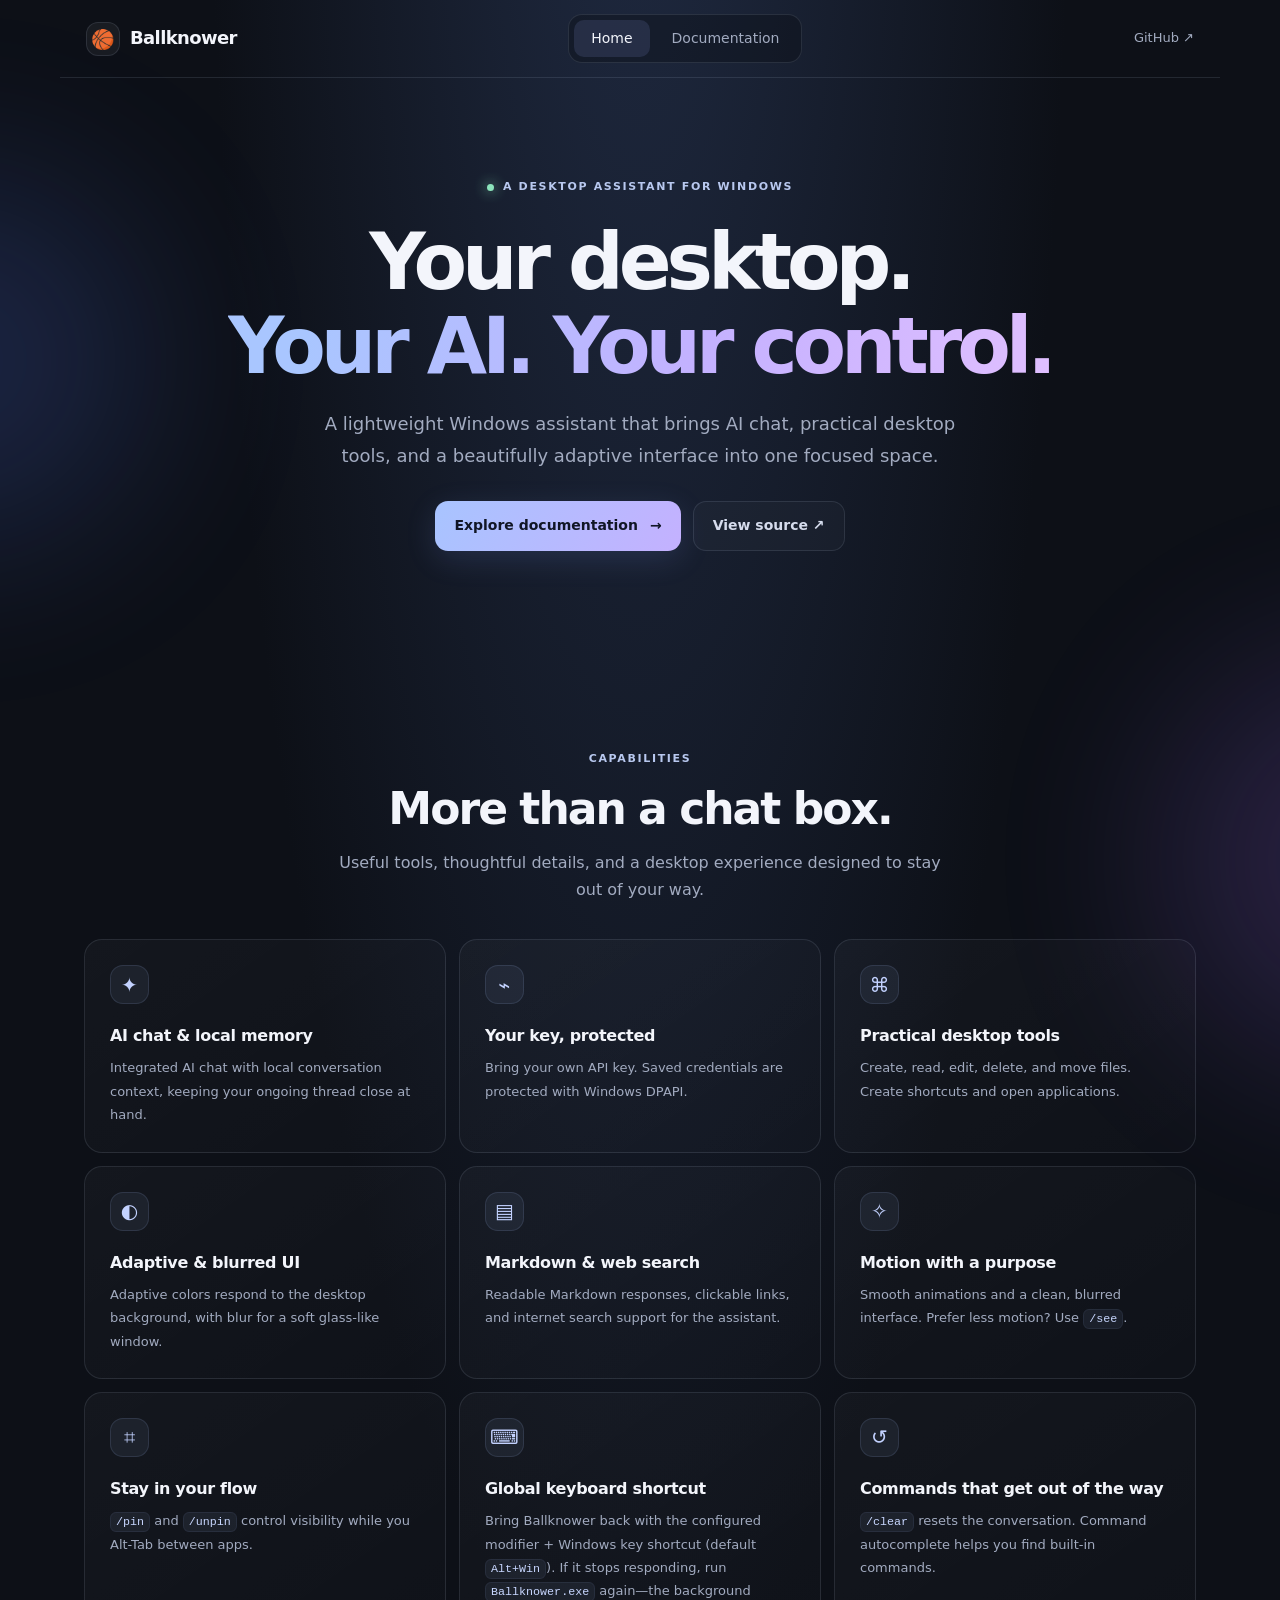
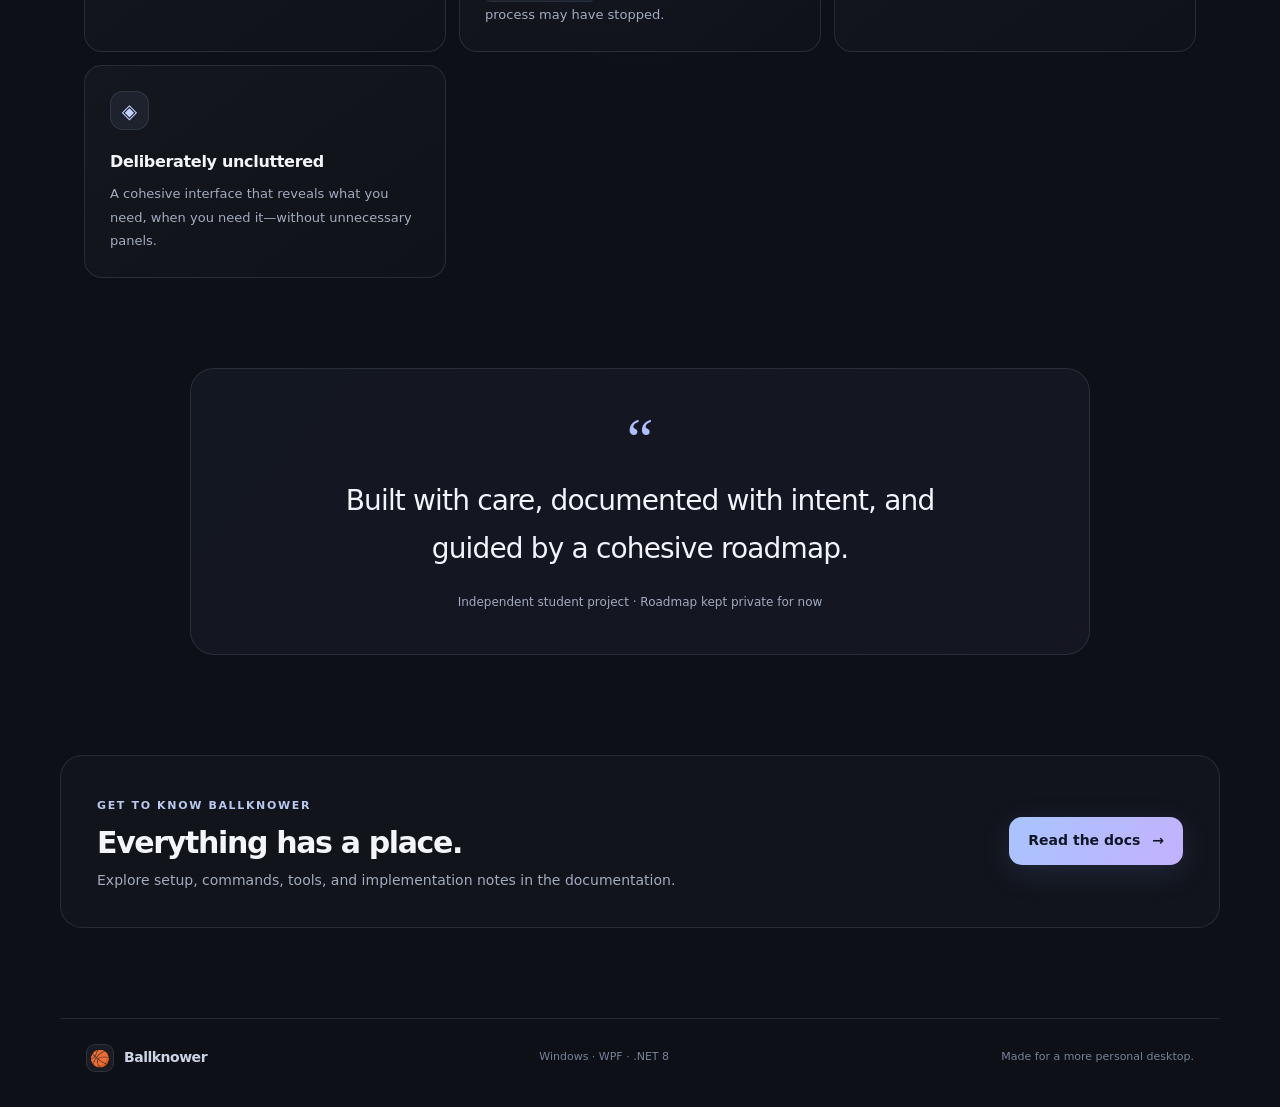
==== Documentation/index.html @ b1a8b87c "Remove misleading homepage chat mockup" ====
<!doctype html>
<html lang="en">
<head>
  <meta charset="utf-8">
  <meta name="viewport" content="width=device-width, initial-scale=1">
  <meta name="theme-color" content="#10131b">
  <meta name="description" content="Ballknower — Your desktop. Your AI. Your control.">
  <title>Ballknower — Your desktop. Your AI. Your control.</title>
  <link rel="stylesheet" href="styles.css">
  <script src="script.js" defer></script>
</head>
<body>
  <div class="ambient ambient-one"></div><div class="ambient ambient-two"></div>
  <header class="site-header">
    <a class="brand" href="index.html" aria-label="Ballknower home"><span class="brand-mark">🏀</span><span>Ballknower</span></a>
    <nav class="nav" aria-label="Main navigation">
      <a class="nav-link active" href="index.html" aria-current="page">Home</a>
      <a class="nav-link" href="documentation.html">Documentation</a>
    </nav>
    <a class="github-link" href="https://github.com/Notagai/ballknower-agent-wpf" target="_blank" rel="noreferrer">GitHub <span aria-hidden="true">↗</span></a>
  </header>

  <main>
    <section class="hero">
      <div class="eyebrow"><span class="status-dot"></span> A desktop assistant for Windows</div>
      <h1>Your desktop.<br><span class="gradient-text">Your AI. Your control.</span></h1>
      <p class="hero-copy">A lightweight Windows assistant that brings AI chat, practical desktop tools, and a beautifully adaptive interface into one focused space.</p>
      <div class="hero-actions">
        <a class="button button-primary" href="documentation.html">Explore documentation <span>→</span></a>
        <a class="button button-quiet" href="https://github.com/Notagai/ballknower-agent-wpf" target="_blank" rel="noreferrer">View source ↗</a>
      </div>
      <div class="hero-orbit" aria-hidden="true"><span></span><span></span><span></span></div>
    </section>

    <section class="section" id="features">
      <div class="section-heading"><div class="eyebrow">CAPABILITIES</div><h2>More than a chat box.</h2><p>Useful tools, thoughtful details, and a desktop experience designed to stay out of your way.</p></div>
      <div class="feature-grid">
        <article class="feature-card"><span class="feature-icon">✦</span><h3>AI chat & local memory</h3><p>Integrated AI chat with local conversation context, keeping your ongoing thread close at hand.</p></article>
        <article class="feature-card"><span class="feature-icon">⌁</span><h3>Your key, protected</h3><p>Bring your own API key. Saved credentials are protected with Windows DPAPI.</p></article>
        <article class="feature-card"><span class="feature-icon">⌘</span><h3>Practical desktop tools</h3><p>Create, read, edit, delete, and move files. Create shortcuts and open applications.</p></article>
        <article class="feature-card"><span class="feature-icon">◐</span><h3>Adaptive & blurred UI</h3><p>Adaptive colors respond to the desktop background, with blur for a soft glass-like window.</p></article>
        <article class="feature-card"><span class="feature-icon">▤</span><h3>Markdown & web search</h3><p>Readable Markdown responses, clickable links, and internet search support for the assistant.</p></article>
        <article class="feature-card"><span class="feature-icon">✧</span><h3>Motion with a purpose</h3><p>Smooth animations and a clean, blurred interface. Prefer less motion? Use <code>/see</code>.</p></article>
        <article class="feature-card"><span class="feature-icon">⌗</span><h3>Stay in your flow</h3><p><code>/pin</code> and <code>/unpin</code> control visibility while you Alt-Tab between apps.</p></article>
        <article class="feature-card"><span class="feature-icon">⌨</span><h3>Global keyboard shortcut</h3><p>Bring Ballknower back with the configured modifier + Windows key shortcut (default <code>Alt+Win</code>). If it stops responding, run <code>Ballknower.exe</code> again—the background process may have stopped.</p></article>
        <article class="feature-card"><span class="feature-icon">↺</span><h3>Commands that get out of the way</h3><p><code>/clear</code> resets the conversation. Command autocomplete helps you find built-in commands.</p></article>
        <article class="feature-card"><span class="feature-icon">◈</span><h3>Deliberately uncluttered</h3><p>A cohesive interface that reveals what you need, when you need it—without unnecessary panels.</p></article>
      </div>
    </section>

    <section class="quote-panel"><div class="quote-mark">“</div><p>Built with care, documented with intent, and guided by a cohesive roadmap.</p><span>Independent student project · Roadmap kept private for now</span></section>
    <section class="bottom-cta"><div><div class="eyebrow">GET TO KNOW BALLKNOWER</div><h2>Everything has a place.</h2><p>Explore setup, commands, tools, and implementation notes in the documentation.</p></div><a class="button button-primary" href="documentation.html">Read the docs <span>→</span></a></section>
  </main>
  <footer class="site-footer"><a class="brand" href="index.html"><span class="brand-mark">🏀</span><span>Ballknower</span></a><span>Windows · WPF · .NET 8</span><span>Made for a more personal desktop.</span></footer>
</body>
</html>
---- Documentation/styles.css ----
:root{color-scheme:dark;--bg:#0d1017;--panel:rgba(24,29,41,.72);--panel-strong:rgba(28,34,48,.9);--line:rgba(196,208,239,.12);--text:#f3f5fb;--muted:#a2abc0;--blue:#9bbcff;--blue-strong:#6f9dff;--purple:#c2a4ff;--radius:22px;--max:1160px}*{box-sizing:border-box}html{scroll-behavior:smooth;scroll-padding-top:100px}body{margin:0;background:radial-gradient(ellipse at 50% -15%,#202b43 0,transparent 48%),var(--bg);color:var(--text);font:16px/1.7 Inter,ui-sans-serif,system-ui,-apple-system,"Segoe UI",sans-serif;min-height:100vh;overflow-x:hidden}a{color:inherit;text-decoration:none}.ambient{position:fixed;pointer-events:none;filter:blur(90px);opacity:.18;z-index:-1;border-radius:50%}.ambient-one{width:380px;height:380px;background:#597fff;top:170px;left:-230px}.ambient-two{width:420px;height:420px;background:#9d69f4;top:650px;right:-300px}.site-header{height:78px;max-width:var(--max);padding:0 26px;margin:auto;display:flex;align-items:center;justify-content:space-between;gap:24px;border-bottom:1px solid var(--line)}.brand{display:inline-flex;align-items:center;gap:10px;font-weight:750;letter-spacing:-.035em;font-size:18px;white-space:nowrap}.brand-mark{display:grid;place-items:center;width:34px;height:34px;border:1px solid var(--line);border-radius:12px;background:rgba(255,255,255,.05);font-size:19px}.nav{display:flex;gap:5px;padding:5px;border:1px solid var(--line);border-radius:14px;background:rgba(9,12,19,.35)}.nav-link{padding:7px 17px;border-radius:10px;color:var(--muted);font-size:14px;transition:background .2s,color .2s}.nav-link:hover,.nav-link.active{color:var(--text);background:rgba(151,177,255,.13)}.github-link{font-size:13px;color:var(--muted)}.github-link:hover{color:var(--text)}.hero{max-width:var(--max);margin:auto;padding:94px 24px 70px;text-align:center}.eyebrow{display:inline-flex;align-items:center;gap:9px;font-size:11px;letter-spacing:.15em;font-weight:750;color:#b8c8ef;text-transform:uppercase}.status-dot{width:7px;height:7px;border-radius:50%;background:#8ce4bc;box-shadow:0 0 13px #8ce4bc}.hero h1{font-size:clamp(44px,7vw,78px);line-height:1.07;letter-spacing:-.065em;margin:22px 0 20px;font-weight:760}.gradient-text{background:linear-gradient(100deg,#a9c6ff 10%,#c4b1ff 58%,#e0bfff);-webkit-background-clip:text;background-clip:text;color:transparent}.hero-copy{max-width:650px;margin:0 auto;color:var(--muted);font-size:18px;line-height:1.75}.hero-actions{display:flex;justify-content:center;gap:12px;flex-wrap:wrap;margin:30px 0 52px}.button{display:inline-flex;align-items:center;justify-content:center;gap:12px;padding:12px 19px;border-radius:13px;font-size:14px;font-weight:650;transition:transform .2s,background .2s,border-color .2s}.button:hover{transform:translateY(-2px)}.button-primary{background:linear-gradient(120deg,#a8c4ff,#c4b1ff);color:#111626;box-shadow:0 8px 30px #829fff25}.button-quiet{border:1px solid var(--line);background:#ffffff06;color:#d6dced}.app-preview{position:relative;max-width:760px;margin:auto;text-align:left;border:1px solid #c1d0ff28;border-radius:22px;background:linear-gradient(145deg,rgba(35,42,58,.83),rgba(15,19,29,.84));box-shadow:0 30px 100px #0007,inset 0 1px #ffffff12;overflow:hidden;backdrop-filter:blur(24px)}.preview-top{height:48px;display:flex;align-items:center;justify-content:space-between;padding:0 18px;border-bottom:1px solid var(--line);font-size:10px;letter-spacing:.12em;color:#9da9c2}.window-dots{display:flex;gap:5px}.window-dots i{width:7px;height:7px;border-radius:50%;background:#65718a}.preview-status{color:#9ce1bd;letter-spacing:0}.preview-body{display:flex;align-items:flex-start;gap:13px;padding:36px 9% 30px;min-height:160px}.assistant-avatar{width:38px;height:38px;flex:0 0 38px;border-radius:14px;background:#ffffff0c;border:1px solid var(--line);display:grid;place-items:center;font-size:20px}.chat-card{border:1px solid var(--line);border-radius:15px;padding:14px 18px;background:#ffffff07;max-width:470px}.chat-kicker{font-size:9px;letter-spacing:.13em;color:#aebfe8;font-weight:700}.chat-card p{margin:5px 0 13px;font-size:15px}.mini-chips{display:flex;gap:7px;flex-wrap:wrap}.mini-chips span{font-size:10px;padding:4px 9px;border:1px solid var(--line);border-radius:20px;color:#b9c3d9}.preview-input{margin:0 9% 28px;border:1px solid #aabfff40;background:#101521aa;border-radius:14px;padding:10px 11px 10px 17px;color:#77839b;display:flex;justify-content:space-between;align-items:center;font-size:12px}.send-button{display:grid;place-items:center;width:28px;height:28px;border-radius:9px;background:#a8c4ff;color:#111626;font-size:18px}.preview-glow{position:absolute;width:260px;height:150px;background:#839fff17;filter:blur(50px);right:-40px;top:40px;pointer-events:none}.preview-caption{font-size:12px;color:#727e96;margin:15px 0 0}.section{max-width:var(--max);padding:70px 24px 90px;margin:auto}.section-heading{text-align:center;max-width:620px;margin:0 auto 36px}.section-heading h2,.bottom-cta h2{font-size:clamp(30px,4vw,44px);line-height:1.2;letter-spacing:-.045em;margin:13px 0}.section-heading p,.bottom-cta p{color:var(--muted);margin:0}.feature-grid{display:grid;grid-template-columns:repeat(3,minmax(0,1fr));gap:13px}.feature-card{padding:25px;border:1px solid var(--line);border-radius:18px;background:linear-gradient(145deg,#ffffff08,#ffffff03);transition:transform .2s,border-color .2s,background .2s}.feature-card:hover{transform:translateY(-3px);border-color:#b5c8ff38;background:#ffffff0a}.feature-icon{display:grid;place-items:center;width:39px;height:39px;border-radius:13px;background:#a9c3ff12;border:1px solid #a9c3ff20;color:#c3d2ff;font-size:20px}.feature-card h3{font-size:16px;margin:18px 0 7px;letter-spacing:-.02em}.feature-card p{font-size:13px;line-height:1.8;color:var(--muted);margin:0}.feature-card code,.docs-content code{font: .9em ui-monospace,SFMono-Regular,Consolas,monospace;color:#c8d7ff;background:#a7bdff12;border:1px solid #a7bdff14;padding:2px 5px;border-radius:6px}.quote-panel{max-width:900px;margin:0 auto 100px;padding:40px;text-align:center;border:1px solid var(--line);border-radius:24px;background:linear-gradient(130deg,#a5beff0b,#c6a5ff0b)}.quote-mark{font:60px Georgia;color:#aebfff;line-height:1}.quote-panel p{font-size:clamp(20px,3vw,28px);letter-spacing:-.03em;margin:8px auto 14px;max-width:660px}.quote-panel span{font-size:12px;color:var(--muted)}.bottom-cta{max-width:var(--max);margin:0 auto 90px;padding:34px 36px;display:flex;align-items:center;justify-content:space-between;gap:28px;border:1px solid var(--line);border-radius:22px;background:#ffffff05}.bottom-cta h2{font-size:30px;margin:8px 0}.bottom-cta p{font-size:14px;max-width:590px}.site-footer{max-width:var(--max);margin:auto;padding:25px 26px 35px;border-top:1px solid var(--line);display:flex;align-items:center;justify-content:space-between;gap:18px;color:#77829a;font-size:11px}.site-footer .brand{font-size:14px;color:#cbd3e4}.site-footer .brand-mark{width:28px;height:28px;font-size:16px;border-radius:9px}.docs-layout{max-width:var(--max);margin:0 auto;padding:58px 26px 90px;display:grid;grid-template-columns:205px minmax(0,760px);gap:70px;justify-content:center}.docs-sidebar{position:sticky;top:28px;align-self:start;padding:18px 0;display:flex;flex-direction:column;gap:5px}.sidebar-title{font-size:10px;letter-spacing:.14em;color:#7f8ba4;font-weight:750;margin:0 0 12px}.docs-sidebar>a{padding:7px 11px;border-left:1px solid var(--line);color:#929db3;font-size:13px}.docs-sidebar>a:hover{color:#e4eaff;border-left-color:#a8c4ff}.sidebar-note{margin-top:25px;padding:13px;border:1px solid var(--line);border-radius:13px;color:#aab5ca;font-size:11px;line-height:1.8}.sidebar-note small{color:#77839a}.docs-content{min-width:0}.docs-content h1{font-size:clamp(42px,6vw,60px);line-height:1.1;letter-spacing:-.06em;margin:15px 0}.title-period{color:#a8c4ff}.docs-lead{font-size:17px;color:var(--muted);max-width:650px;margin:0 0 27px}.callout{padding:17px 19px;border:1px solid #a9c4ff2c;border-radius:15px;background:#9ab7ff0a;margin:25px 0 43px}.callout strong{font-size:13px;color:#d5e0ff}.callout p{margin:5px 0 0;font-size:13px;color:var(--muted)}.doc-section{padding:0 0 36px;margin:0 0 35px;border-bottom:1px solid var(--line);scroll-margin-top:25px}.doc-section h2{font-size:25px;letter-spacing:-.035em;margin:0 0 15px}.doc-section h3{font-size:16px;margin:25px 0 8px}.doc-section p,.doc-section li{color:#aeb7c9;font-size:14px;line-height:1.9}.doc-section ul,.doc-section ol{padding-left:23px}.doc-section li{padding-left:4px;margin:5px 0}.tag-row{display:flex;gap:8px;flex-wrap:wrap;margin-top:18px}.tag{font-size:11px;color:#bdcaff;border:1px solid #a8c4ff24;background:#a8c4ff0b;padding:4px 10px;border-radius:20px}.table-wrap{overflow-x:auto;border:1px solid var(--line);border-radius:14px;margin:17px 0}.docs-content table{width:100%;border-collapse:collapse;font-size:13px}.docs-content th,.docs-content td{text-align:left;padding:12px 15px;border-bottom:1px solid var(--line);vertical-align:top}.docs-content th{background:#ffffff06;color:#dce4f7;font-weight:650}.docs-content td{color:#aeb7c9}.docs-content tr:last-child td{border-bottom:0}.tool-card{border:1px solid var(--line);border-radius:15px;padding:18px 19px;margin:13px 0;background:#ffffff04}.tool-card h3{margin:0 0 8px}.tool-card p{margin:0 0 12px}.tool-card dl{display:grid;grid-template-columns:100px 1fr;gap:6px 12px;margin:0;font-size:12px}.tool-card dt{color:#7f8ba4}.tool-card dd{margin:0;color:#b9c2d5}.muted{color:#7f8ba4!important}.docs-end{text-align:center;padding:18px 0 0}.docs-end>span{font-size:27px}.docs-end p{color:var(--muted);font-size:13px}.docs-end a{color:#b8cbff;font-size:13px}.docs-end a:hover{text-decoration:underline}@media(max-width:800px){.feature-grid{grid-template-columns:repeat(2,minmax(0,1fr))}.docs-layout{grid-template-columns:1fr;gap:25px;padding-top:35px}.docs-sidebar{position:static;display:flex;flex-direction:row;overflow-x:auto;padding:0 0 12px;gap:5px}.sidebar-title,.sidebar-note{display:none}.docs-sidebar>a{white-space:nowrap;border:1px solid var(--line);border-radius:9px;padding:6px 10px}.docs-sidebar>a:hover{border-color:#a8c4ff}.bottom-cta{margin-left:20px;margin-right:20px}}@media(max-width:540px){.site-header{height:70px;padding:0 15px;gap:10px}.brand{font-size:15px;gap:7px}.brand-mark{width:30px;height:30px}.nav{gap:0}.nav-link{font-size:12px;padding:7px 10px}.github-link{font-size:0}.github-link span{font-size:16px}.hero{padding:68px 18px 48px}.hero-copy{font-size:15px}.hero-actions{margin-bottom:38px}.preview-body{padding:25px 18px;min-height:140px}.preview-input{margin-left:18px;margin-right:18px}.section{padding:55px 18px 65px}.feature-grid{grid-template-columns:1fr}.feature-card{padding:21px}.quote-panel{margin:0 18px 65px;padding:28px 20px}.bottom-cta{padding:25px;align-items:flex-start;flex-direction:column;margin-bottom:65px}.site-footer{padding:22px 18px;flex-wrap:wrap}.site-footer>span:last-child{width:100%}.docs-layout{padding:30px 17px 60px}.docs-content h1{font-size:43px}.tool-card dl{grid-template-columns:1fr;gap:2px}.tool-card dd{margin-bottom:8px}.docs-content th,.docs-content td{padding:10px;font-size:12px}}@media(prefers-reduced-motion:reduce){*,*::before,*::after{scroll-behavior:auto!important;transition:none!important;animation:none!important}}
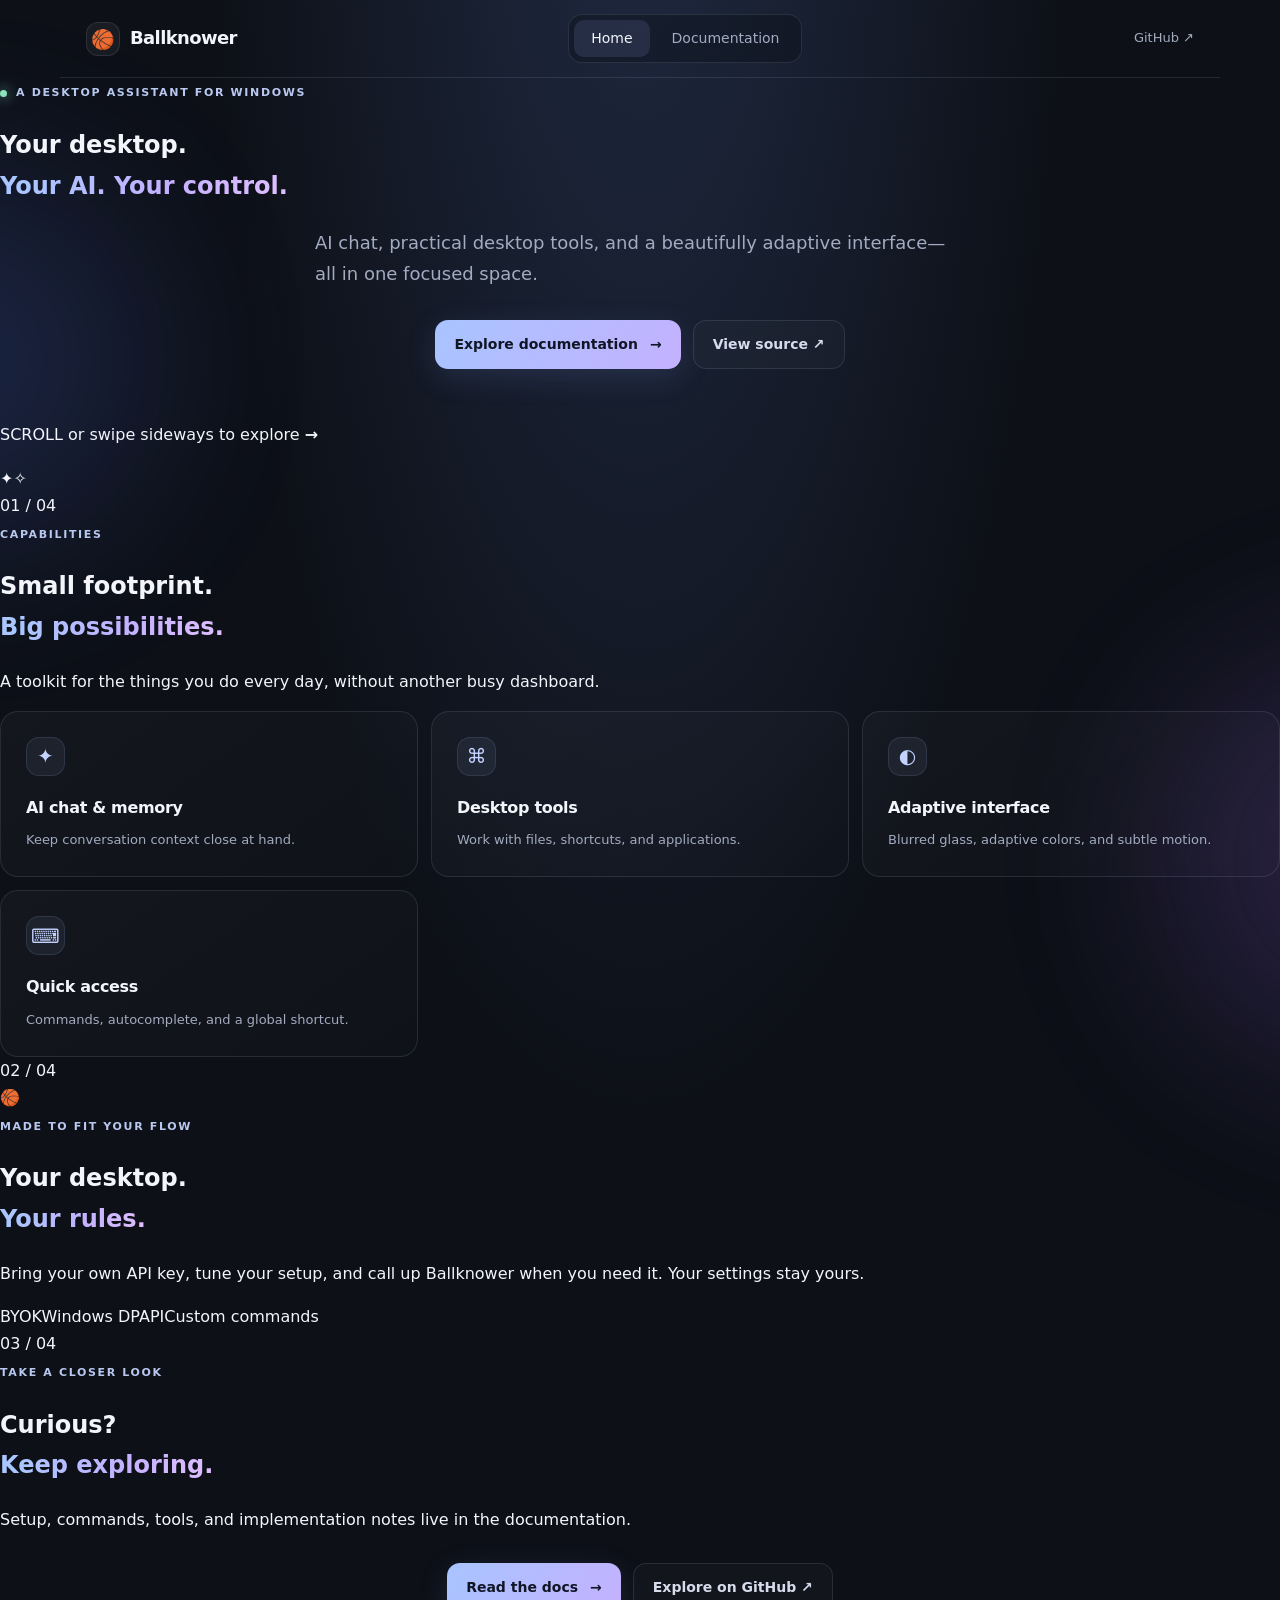
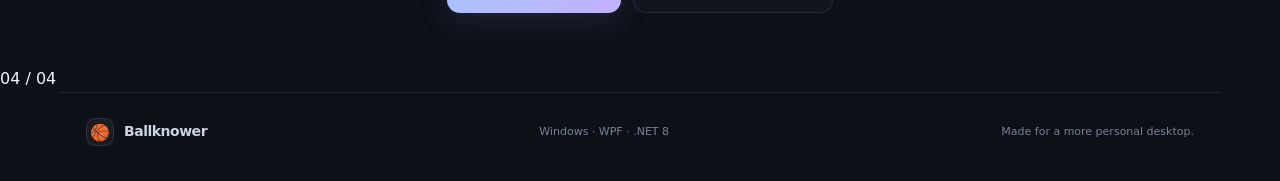
==== commit 2ab3533e: "Redesign homepage with horizontal 3D motion layout" ====
--- a/Documentation/index.html
+++ b/Documentation/index.html
@@ -1,56 +1,48 @@
 <!doctype html>
 <html lang="en">
 <head>
-  <meta charset="utf-8">
-  <meta name="viewport" content="width=device-width, initial-scale=1">
-  <meta name="theme-color" content="#10131b">
+  <meta charset="utf-8"><meta name="viewport" content="width=device-width, initial-scale=1">
+  <meta name="theme-color" content="#0d1017">
   <meta name="description" content="Ballknower — Your desktop. Your AI. Your control.">
   <title>Ballknower — Your desktop. Your AI. Your control.</title>
-  <link rel="stylesheet" href="styles.css">
-  <script src="script.js" defer></script>
+  <link rel="stylesheet" href="styles.css"><script src="script.js" defer></script>
 </head>
-<body>
+<body class="home-page">
   <div class="ambient ambient-one"></div><div class="ambient ambient-two"></div>
   <header class="site-header">
     <a class="brand" href="index.html" aria-label="Ballknower home"><span class="brand-mark">🏀</span><span>Ballknower</span></a>
-    <nav class="nav" aria-label="Main navigation">
-      <a class="nav-link active" href="index.html" aria-current="page">Home</a>
-      <a class="nav-link" href="documentation.html">Documentation</a>
-    </nav>
+    <nav class="nav" aria-label="Main navigation"><a class="nav-link active" href="index.html" aria-current="page">Home</a><a class="nav-link" href="documentation.html">Documentation</a></nav>
     <a class="github-link" href="https://github.com/Notagai/ballknower-agent-wpf" target="_blank" rel="noreferrer">GitHub <span aria-hidden="true">↗</span></a>
   </header>
-
-  <main>
-    <section class="hero">
-      <div class="eyebrow"><span class="status-dot"></span> A desktop assistant for Windows</div>
-      <h1>Your desktop.<br><span class="gradient-text">Your AI. Your control.</span></h1>
-      <p class="hero-copy">A lightweight Windows assistant that brings AI chat, practical desktop tools, and a beautifully adaptive interface into one focused space.</p>
-      <div class="hero-actions">
-        <a class="button button-primary" href="documentation.html">Explore documentation <span>→</span></a>
-        <a class="button button-quiet" href="https://github.com/Notagai/ballknower-agent-wpf" target="_blank" rel="noreferrer">View source ↗</a>
+  <main class="side-world" aria-label="Ballknower overview">
+    <section class="world-panel world-hero" id="home">
+      <div class="panel-copy"><div class="eyebrow"><span class="status-dot"></span> A desktop assistant for Windows</div>
+        <h1>Your desktop.<br><span class="gradient-text">Your AI. Your control.</span></h1>
+        <p class="hero-copy">AI chat, practical desktop tools, and a beautifully adaptive interface—all in one focused space.</p>
+        <div class="hero-actions"><a class="button button-primary" href="documentation.html">Explore documentation <span>→</span></a><a class="button button-quiet" href="https://github.com/Notagai/ballknower-agent-wpf" target="_blank" rel="noreferrer">View source ↗</a></div>
+        <p class="side-hint"><span>SCROLL</span> or swipe sideways to explore <b>→</b></p>
       </div>
-      <div class="hero-orbit" aria-hidden="true"><span></span><span></span><span></span></div>
+      <div class="ball-stage" aria-hidden="true"><div class="ball-shadow"></div><div class="basketball"><div class="ball-seam seam-one"></div><div class="ball-seam seam-two"></div><div class="ball-seam seam-three"></div></div><div class="ball-orbit orbit-one"></div><div class="ball-orbit orbit-two"></div><span class="spark spark-one">✦</span><span class="spark spark-two">✧</span></div>
+      <span class="panel-number">01 / 04</span>
     </section>
-
-    <section class="section" id="features">
-      <div class="section-heading"><div class="eyebrow">CAPABILITIES</div><h2>More than a chat box.</h2><p>Useful tools, thoughtful details, and a desktop experience designed to stay out of your way.</p></div>
+    <section class="world-panel world-features" id="capabilities">
+      <div class="panel-copy"><div class="eyebrow">CAPABILITIES</div><h2>Small footprint.<br><span class="gradient-text">Big possibilities.</span></h2><p class="panel-intro">A toolkit for the things you do every day, without another busy dashboard.</p></div>
       <div class="feature-grid">
-        <article class="feature-card"><span class="feature-icon">✦</span><h3>AI chat & local memory</h3><p>Integrated AI chat with local conversation context, keeping your ongoing thread close at hand.</p></article>
-        <article class="feature-card"><span class="feature-icon">⌁</span><h3>Your key, protected</h3><p>Bring your own API key. Saved credentials are protected with Windows DPAPI.</p></article>
-        <article class="feature-card"><span class="feature-icon">⌘</span><h3>Practical desktop tools</h3><p>Create, read, edit, delete, and move files. Create shortcuts and open applications.</p></article>
-        <article class="feature-card"><span class="feature-icon">◐</span><h3>Adaptive & blurred UI</h3><p>Adaptive colors respond to the desktop background, with blur for a soft glass-like window.</p></article>
-        <article class="feature-card"><span class="feature-icon">▤</span><h3>Markdown & web search</h3><p>Readable Markdown responses, clickable links, and internet search support for the assistant.</p></article>
-        <article class="feature-card"><span class="feature-icon">✧</span><h3>Motion with a purpose</h3><p>Smooth animations and a clean, blurred interface. Prefer less motion? Use <code>/see</code>.</p></article>
-        <article class="feature-card"><span class="feature-icon">⌗</span><h3>Stay in your flow</h3><p><code>/pin</code> and <code>/unpin</code> control visibility while you Alt-Tab between apps.</p></article>
-        <article class="feature-card"><span class="feature-icon">⌨</span><h3>Global keyboard shortcut</h3><p>Bring Ballknower back with the configured modifier + Windows key shortcut (default <code>Alt+Win</code>). If it stops responding, run <code>Ballknower.exe</code> again—the background process may have stopped.</p></article>
-        <article class="feature-card"><span class="feature-icon">↺</span><h3>Commands that get out of the way</h3><p><code>/clear</code> resets the conversation. Command autocomplete helps you find built-in commands.</p></article>
-        <article class="feature-card"><span class="feature-icon">◈</span><h3>Deliberately uncluttered</h3><p>A cohesive interface that reveals what you need, when you need it—without unnecessary panels.</p></article>
-      </div>
+        <article class="feature-card"><span class="feature-icon">✦</span><h3>AI chat & memory</h3><p>Keep conversation context close at hand.</p></article>
+        <article class="feature-card"><span class="feature-icon">⌘</span><h3>Desktop tools</h3><p>Work with files, shortcuts, and applications.</p></article>
+        <article class="feature-card"><span class="feature-icon">◐</span><h3>Adaptive interface</h3><p>Blurred glass, adaptive colors, and subtle motion.</p></article>
+        <article class="feature-card"><span class="feature-icon">⌨</span><h3>Quick access</h3><p>Commands, autocomplete, and a global shortcut.</p></article>
+      </div><span class="panel-number">02 / 04</span>
     </section>
-
-    <section class="quote-panel"><div class="quote-mark">“</div><p>Built with care, documented with intent, and guided by a cohesive roadmap.</p><span>Independent student project · Roadmap kept private for now</span></section>
-    <section class="bottom-cta"><div><div class="eyebrow">GET TO KNOW BALLKNOWER</div><h2>Everything has a place.</h2><p>Explore setup, commands, tools, and implementation notes in the documentation.</p></div><a class="button button-primary" href="documentation.html">Read the docs <span>→</span></a></section>
+    <section class="world-panel world-control" id="control">
+      <div class="control-orb" aria-hidden="true"><div class="orb-core">🏀</div><i></i><i></i><i></i></div>
+      <div class="panel-copy"><div class="eyebrow">MADE TO FIT YOUR FLOW</div><h2>Your desktop.<br><span class="gradient-text">Your rules.</span></h2><p class="panel-intro">Bring your own API key, tune your setup, and call up Ballknower when you need it. Your settings stay yours.</p><div class="mini-tags"><span>BYOK</span><span>Windows DPAPI</span><span>Custom commands</span></div></div>
+      <span class="panel-number">03 / 04</span>
+    </section>
+    <section class="world-panel world-finish" id="explore">
+      <div class="finish-card"><div class="eyebrow">TAKE A CLOSER LOOK</div><h2>Curious?<br><span class="gradient-text">Keep exploring.</span></h2><p>Setup, commands, tools, and implementation notes live in the documentation.</p><div class="hero-actions"><a class="button button-primary" href="documentation.html">Read the docs <span>→</span></a><a class="button button-quiet" href="https://github.com/Notagai/ballknower-agent-wpf" target="_blank" rel="noreferrer">Explore on GitHub ↗</a></div></div>
+      <span class="panel-number">04 / 04</span>
+    </section>
   </main>
   <footer class="site-footer"><a class="brand" href="index.html"><span class="brand-mark">🏀</span><span>Ballknower</span></a><span>Windows · WPF · .NET 8</span><span>Made for a more personal desktop.</span></footer>
-</body>
-</html>+</body></html>
--- a/Documentation/styles.css
+++ b/Documentation/styles.css
@@ -1 +1,4 @@
-:root{color-scheme:dark;--bg:#0d1017;--panel:rgba(24,29,41,.72);--panel-strong:rgba(28,34,48,.9);--line:rgba(196,208,239,.12);--text:#f3f5fb;--muted:#a2abc0;--blue:#9bbcff;--blue-strong:#6f9dff;--purple:#c2a4ff;--radius:22px;--max:1160px}*{box-sizing:border-box}html{scroll-behavior:smooth;scroll-padding-top:100px}body{margin:0;background:radial-gradient(ellipse at 50% -15%,#202b43 0,transparent 48%),var(--bg);color:var(--text);font:16px/1.7 Inter,ui-sans-serif,system-ui,-apple-system,"Segoe UI",sans-serif;min-height:100vh;overflow-x:hidden}a{color:inherit;text-decoration:none}.ambient{position:fixed;pointer-events:none;filter:blur(90px);opacity:.18;z-index:-1;border-radius:50%}.ambient-one{width:380px;height:380px;background:#597fff;top:170px;left:-230px}.ambient-two{width:420px;height:420px;background:#9d69f4;top:650px;right:-300px}.site-header{height:78px;max-width:var(--max);padding:0 26px;margin:auto;display:flex;align-items:center;justify-content:space-between;gap:24px;border-bottom:1px solid var(--line)}.brand{display:inline-flex;align-items:center;gap:10px;font-weight:750;letter-spacing:-.035em;font-size:18px;white-space:nowrap}.brand-mark{display:grid;place-items:center;width:34px;height:34px;border:1px solid var(--line);border-radius:12px;background:rgba(255,255,255,.05);font-size:19px}.nav{display:flex;gap:5px;padding:5px;border:1px solid var(--line);border-radius:14px;background:rgba(9,12,19,.35)}.nav-link{padding:7px 17px;border-radius:10px;color:var(--muted);font-size:14px;transition:background .2s,color .2s}.nav-link:hover,.nav-link.active{color:var(--text);background:rgba(151,177,255,.13)}.github-link{font-size:13px;color:var(--muted)}.github-link:hover{color:var(--text)}.hero{max-width:var(--max);margin:auto;padding:94px 24px 70px;text-align:center}.eyebrow{display:inline-flex;align-items:center;gap:9px;font-size:11px;letter-spacing:.15em;font-weight:750;color:#b8c8ef;text-transform:uppercase}.status-dot{width:7px;height:7px;border-radius:50%;background:#8ce4bc;box-shadow:0 0 13px #8ce4bc}.hero h1{font-size:clamp(44px,7vw,78px);line-height:1.07;letter-spacing:-.065em;margin:22px 0 20px;font-weight:760}.gradient-text{background:linear-gradient(100deg,#a9c6ff 10%,#c4b1ff 58%,#e0bfff);-webkit-background-clip:text;background-clip:text;color:transparent}.hero-copy{max-width:650px;margin:0 auto;color:var(--muted);font-size:18px;line-height:1.75}.hero-actions{display:flex;justify-content:center;gap:12px;flex-wrap:wrap;margin:30px 0 52px}.button{display:inline-flex;align-items:center;justify-content:center;gap:12px;padding:12px 19px;border-radius:13px;font-size:14px;font-weight:650;transition:transform .2s,background .2s,border-color .2s}.button:hover{transform:translateY(-2px)}.button-primary{background:linear-gradient(120deg,#a8c4ff,#c4b1ff);color:#111626;box-shadow:0 8px 30px #829fff25}.button-quiet{border:1px solid var(--line);background:#ffffff06;color:#d6dced}.app-preview{position:relative;max-width:760px;margin:auto;text-align:left;border:1px solid #c1d0ff28;border-radius:22px;background:linear-gradient(145deg,rgba(35,42,58,.83),rgba(15,19,29,.84));box-shadow:0 30px 100px #0007,inset 0 1px #ffffff12;overflow:hidden;backdrop-filter:blur(24px)}.preview-top{height:48px;display:flex;align-items:center;justify-content:space-between;padding:0 18px;border-bottom:1px solid var(--line);font-size:10px;letter-spacing:.12em;color:#9da9c2}.window-dots{display:flex;gap:5px}.window-dots i{width:7px;height:7px;border-radius:50%;background:#65718a}.preview-status{color:#9ce1bd;letter-spacing:0}.preview-body{display:flex;align-items:flex-start;gap:13px;padding:36px 9% 30px;min-height:160px}.assistant-avatar{width:38px;height:38px;flex:0 0 38px;border-radius:14px;background:#ffffff0c;border:1px solid var(--line);display:grid;place-items:center;font-size:20px}.chat-card{border:1px solid var(--line);border-radius:15px;padding:14px 18px;background:#ffffff07;max-width:470px}.chat-kicker{font-size:9px;letter-spacing:.13em;color:#aebfe8;font-weight:700}.chat-card p{margin:5px 0 13px;font-size:15px}.mini-chips{display:flex;gap:7px;flex-wrap:wrap}.mini-chips span{font-size:10px;padding:4px 9px;border:1px solid var(--line);border-radius:20px;color:#b9c3d9}.preview-input{margin:0 9% 28px;border:1px solid #aabfff40;background:#101521aa;border-radius:14px;padding:10px 11px 10px 17px;color:#77839b;display:flex;justify-content:space-between;align-items:center;font-size:12px}.send-button{display:grid;place-items:center;width:28px;height:28px;border-radius:9px;background:#a8c4ff;color:#111626;font-size:18px}.preview-glow{position:absolute;width:260px;height:150px;background:#839fff17;filter:blur(50px);right:-40px;top:40px;pointer-events:none}.preview-caption{font-size:12px;color:#727e96;margin:15px 0 0}.section{max-width:var(--max);padding:70px 24px 90px;margin:auto}.section-heading{text-align:center;max-width:620px;margin:0 auto 36px}.section-heading h2,.bottom-cta h2{font-size:clamp(30px,4vw,44px);line-height:1.2;letter-spacing:-.045em;margin:13px 0}.section-heading p,.bottom-cta p{color:var(--muted);margin:0}.feature-grid{display:grid;grid-template-columns:repeat(3,minmax(0,1fr));gap:13px}.feature-card{padding:25px;border:1px solid var(--line);border-radius:18px;background:linear-gradient(145deg,#ffffff08,#ffffff03);transition:transform .2s,border-color .2s,background .2s}.feature-card:hover{transform:translateY(-3px);border-color:#b5c8ff38;background:#ffffff0a}.feature-icon{display:grid;place-items:center;width:39px;height:39px;border-radius:13px;background:#a9c3ff12;border:1px solid #a9c3ff20;color:#c3d2ff;font-size:20px}.feature-card h3{font-size:16px;margin:18px 0 7px;letter-spacing:-.02em}.feature-card p{font-size:13px;line-height:1.8;color:var(--muted);margin:0}.feature-card code,.docs-content code{font: .9em ui-monospace,SFMono-Regular,Consolas,monospace;color:#c8d7ff;background:#a7bdff12;border:1px solid #a7bdff14;padding:2px 5px;border-radius:6px}.quote-panel{max-width:900px;margin:0 auto 100px;padding:40px;text-align:center;border:1px solid var(--line);border-radius:24px;background:linear-gradient(130deg,#a5beff0b,#c6a5ff0b)}.quote-mark{font:60px Georgia;color:#aebfff;line-height:1}.quote-panel p{font-size:clamp(20px,3vw,28px);letter-spacing:-.03em;margin:8px auto 14px;max-width:660px}.quote-panel span{font-size:12px;color:var(--muted)}.bottom-cta{max-width:var(--max);margin:0 auto 90px;padding:34px 36px;display:flex;align-items:center;justify-content:space-between;gap:28px;border:1px solid var(--line);border-radius:22px;background:#ffffff05}.bottom-cta h2{font-size:30px;margin:8px 0}.bottom-cta p{font-size:14px;max-width:590px}.site-footer{max-width:var(--max);margin:auto;padding:25px 26px 35px;border-top:1px solid var(--line);display:flex;align-items:center;justify-content:space-between;gap:18px;color:#77829a;font-size:11px}.site-footer .brand{font-size:14px;color:#cbd3e4}.site-footer .brand-mark{width:28px;height:28px;font-size:16px;border-radius:9px}.docs-layout{max-width:var(--max);margin:0 auto;padding:58px 26px 90px;display:grid;grid-template-columns:205px minmax(0,760px);gap:70px;justify-content:center}.docs-sidebar{position:sticky;top:28px;align-self:start;padding:18px 0;display:flex;flex-direction:column;gap:5px}.sidebar-title{font-size:10px;letter-spacing:.14em;color:#7f8ba4;font-weight:750;margin:0 0 12px}.docs-sidebar>a{padding:7px 11px;border-left:1px solid var(--line);color:#929db3;font-size:13px}.docs-sidebar>a:hover{color:#e4eaff;border-left-color:#a8c4ff}.sidebar-note{margin-top:25px;padding:13px;border:1px solid var(--line);border-radius:13px;color:#aab5ca;font-size:11px;line-height:1.8}.sidebar-note small{color:#77839a}.docs-content{min-width:0}.docs-content h1{font-size:clamp(42px,6vw,60px);line-height:1.1;letter-spacing:-.06em;margin:15px 0}.title-period{color:#a8c4ff}.docs-lead{font-size:17px;color:var(--muted);max-width:650px;margin:0 0 27px}.callout{padding:17px 19px;border:1px solid #a9c4ff2c;border-radius:15px;background:#9ab7ff0a;margin:25px 0 43px}.callout strong{font-size:13px;color:#d5e0ff}.callout p{margin:5px 0 0;font-size:13px;color:var(--muted)}.doc-section{padding:0 0 36px;margin:0 0 35px;border-bottom:1px solid var(--line);scroll-margin-top:25px}.doc-section h2{font-size:25px;letter-spacing:-.035em;margin:0 0 15px}.doc-section h3{font-size:16px;margin:25px 0 8px}.doc-section p,.doc-section li{color:#aeb7c9;font-size:14px;line-height:1.9}.doc-section ul,.doc-section ol{padding-left:23px}.doc-section li{padding-left:4px;margin:5px 0}.tag-row{display:flex;gap:8px;flex-wrap:wrap;margin-top:18px}.tag{font-size:11px;color:#bdcaff;border:1px solid #a8c4ff24;background:#a8c4ff0b;padding:4px 10px;border-radius:20px}.table-wrap{overflow-x:auto;border:1px solid var(--line);border-radius:14px;margin:17px 0}.docs-content table{width:100%;border-collapse:collapse;font-size:13px}.docs-content th,.docs-content td{text-align:left;padding:12px 15px;border-bottom:1px solid var(--line);vertical-align:top}.docs-content th{background:#ffffff06;color:#dce4f7;font-weight:650}.docs-content td{color:#aeb7c9}.docs-content tr:last-child td{border-bottom:0}.tool-card{border:1px solid var(--line);border-radius:15px;padding:18px 19px;margin:13px 0;background:#ffffff04}.tool-card h3{margin:0 0 8px}.tool-card p{margin:0 0 12px}.tool-card dl{display:grid;grid-template-columns:100px 1fr;gap:6px 12px;margin:0;font-size:12px}.tool-card dt{color:#7f8ba4}.tool-card dd{margin:0;color:#b9c2d5}.muted{color:#7f8ba4!important}.docs-end{text-align:center;padding:18px 0 0}.docs-end>span{font-size:27px}.docs-end p{color:var(--muted);font-size:13px}.docs-end a{color:#b8cbff;font-size:13px}.docs-end a:hover{text-decoration:underline}@media(max-width:800px){.feature-grid{grid-template-columns:repeat(2,minmax(0,1fr))}.docs-layout{grid-template-columns:1fr;gap:25px;padding-top:35px}.docs-sidebar{position:static;display:flex;flex-direction:row;overflow-x:auto;padding:0 0 12px;gap:5px}.sidebar-title,.sidebar-note{display:none}.docs-sidebar>a{white-space:nowrap;border:1px solid var(--line);border-radius:9px;padding:6px 10px}.docs-sidebar>a:hover{border-color:#a8c4ff}.bottom-cta{margin-left:20px;margin-right:20px}}@media(max-width:540px){.site-header{height:70px;padding:0 15px;gap:10px}.brand{font-size:15px;gap:7px}.brand-mark{width:30px;height:30px}.nav{gap:0}.nav-link{font-size:12px;padding:7px 10px}.github-link{font-size:0}.github-link span{font-size:16px}.hero{padding:68px 18px 48px}.hero-copy{font-size:15px}.hero-actions{margin-bottom:38px}.preview-body{padding:25px 18px;min-height:140px}.preview-input{margin-left:18px;margin-right:18px}.section{padding:55px 18px 65px}.feature-grid{grid-template-columns:1fr}.feature-card{padding:21px}.quote-panel{margin:0 18px 65px;padding:28px 20px}.bottom-cta{padding:25px;align-items:flex-start;flex-direction:column;margin-bottom:65px}.site-footer{padding:22px 18px;flex-wrap:wrap}.site-footer>span:last-child{width:100%}.docs-layout{padding:30px 17px 60px}.docs-content h1{font-size:43px}.tool-card dl{grid-template-columns:1fr;gap:2px}.tool-card dd{margin-bottom:8px}.docs-content th,.docs-content td{padding:10px;font-size:12px}}@media(prefers-reduced-motion:reduce){*,*::before,*::after{scroll-behavior:auto!important;transition:none!important;animation:none!important}}+:root{color-scheme:dark;--bg:#0d1017;--panel:rgba(24,29,41,.72);--panel-strong:rgba(28,34,48,.9);--line:rgba(196,208,239,.12);--text:#f3f5fb;--muted:#a2abc0;--blue:#9bbcff;--blue-strong:#6f9dff;--purple:#c2a4ff;--radius:22px;--max:1160px}*{box-sizing:border-box}html{scroll-behavior:smooth;scroll-padding-top:100px}body{margin:0;background:radial-gradient(ellipse at 50% -15%,#202b43 0,transparent 48%),var(--bg);color:var(--text);font:16px/1.7 Inter,ui-sans-serif,system-ui,-apple-system,"Segoe UI",sans-serif;min-height:100vh;overflow-x:hidden}a{color:inherit;text-decoration:none}.ambient{position:fixed;pointer-events:none;filter:blur(90px);opacity:.18;z-index:-1;border-radius:50%}.ambient-one{width:380px;height:380px;background:#597fff;top:170px;left:-230px}.ambient-two{width:420px;height:420px;background:#9d69f4;top:650px;right:-300px}.site-header{height:78px;max-width:var(--max);padding:0 26px;margin:auto;display:flex;align-items:center;justify-content:space-between;gap:24px;border-bottom:1px solid var(--line)}.brand{display:inline-flex;align-items:center;gap:10px;font-weight:750;letter-spacing:-.035em;font-size:18px;white-space:nowrap}.brand-mark{display:grid;place-items:center;width:34px;height:34px;border:1px solid var(--line);border-radius:12px;background:rgba(255,255,255,.05);font-size:19px}.nav{display:flex;gap:5px;padding:5px;border:1px solid var(--line);border-radius:14px;background:rgba(9,12,19,.35)}.nav-link{padding:7px 17px;border-radius:10px;color:var(--muted);font-size:14px;transition:background .2s,color .2s}.nav-link:hover,.nav-link.active{color:var(--text);background:rgba(151,177,255,.13)}.github-link{font-size:13px;color:var(--muted)}.github-link:hover{color:var(--text)}.hero{max-width:var(--max);margin:auto;padding:94px 24px 70px;text-align:center}.eyebrow{display:inline-flex;align-items:center;gap:9px;font-size:11px;letter-spacing:.15em;font-weight:750;color:#b8c8ef;text-transform:uppercase}.status-dot{width:7px;height:7px;border-radius:50%;background:#8ce4bc;box-shadow:0 0 13px #8ce4bc}.hero h1{font-size:clamp(44px,7vw,78px);line-height:1.07;letter-spacing:-.065em;margin:22px 0 20px;font-weight:760}.gradient-text{background:linear-gradient(100deg,#a9c6ff 10%,#c4b1ff 58%,#e0bfff);-webkit-background-clip:text;background-clip:text;color:transparent}.hero-copy{max-width:650px;margin:0 auto;color:var(--muted);font-size:18px;line-height:1.75}.hero-actions{display:flex;justify-content:center;gap:12px;flex-wrap:wrap;margin:30px 0 52px}.button{display:inline-flex;align-items:center;justify-content:center;gap:12px;padding:12px 19px;border-radius:13px;font-size:14px;font-weight:650;transition:transform .2s,background .2s,border-color .2s}.button:hover{transform:translateY(-2px)}.button-primary{background:linear-gradient(120deg,#a8c4ff,#c4b1ff);color:#111626;box-shadow:0 8px 30px #829fff25}.button-quiet{border:1px solid var(--line);background:#ffffff06;color:#d6dced}.app-preview{position:relative;max-width:760px;margin:auto;text-align:left;border:1px solid #c1d0ff28;border-radius:22px;background:linear-gradient(145deg,rgba(35,42,58,.83),rgba(15,19,29,.84));box-shadow:0 30px 100px #0007,inset 0 1px #ffffff12;overflow:hidden;backdrop-filter:blur(24px)}.preview-top{height:48px;display:flex;align-items:center;justify-content:space-between;padding:0 18px;border-bottom:1px solid var(--line);font-size:10px;letter-spacing:.12em;color:#9da9c2}.window-dots{display:flex;gap:5px}.window-dots i{width:7px;height:7px;border-radius:50%;background:#65718a}.preview-status{color:#9ce1bd;letter-spacing:0}.preview-body{display:flex;align-items:flex-start;gap:13px;padding:36px 9% 30px;min-height:160px}.assistant-avatar{width:38px;height:38px;flex:0 0 38px;border-radius:14px;background:#ffffff0c;border:1px solid var(--line);display:grid;place-items:center;font-size:20px}.chat-card{border:1px solid var(--line);border-radius:15px;padding:14px 18px;background:#ffffff07;max-width:470px}.chat-kicker{font-size:9px;letter-spacing:.13em;color:#aebfe8;font-weight:700}.chat-card p{margin:5px 0 13px;font-size:15px}.mini-chips{display:flex;gap:7px;flex-wrap:wrap}.mini-chips span{font-size:10px;padding:4px 9px;border:1px solid var(--line);border-radius:20px;color:#b9c3d9}.preview-input{margin:0 9% 28px;border:1px solid #aabfff40;background:#101521aa;border-radius:14px;padding:10px 11px 10px 17px;color:#77839b;display:flex;justify-content:space-between;align-items:center;font-size:12px}.send-button{display:grid;place-items:center;width:28px;height:28px;border-radius:9px;background:#a8c4ff;color:#111626;font-size:18px}.preview-glow{position:absolute;width:260px;height:150px;background:#839fff17;filter:blur(50px);right:-40px;top:40px;pointer-events:none}.preview-caption{font-size:12px;color:#727e96;margin:15px 0 0}.section{max-width:var(--max);padding:70px 24px 90px;margin:auto}.section-heading{text-align:center;max-width:620px;margin:0 auto 36px}.section-heading h2,.bottom-cta h2{font-size:clamp(30px,4vw,44px);line-height:1.2;letter-spacing:-.045em;margin:13px 0}.section-heading p,.bottom-cta p{color:var(--muted);margin:0}.feature-grid{display:grid;grid-template-columns:repeat(3,minmax(0,1fr));gap:13px}.feature-card{padding:25px;border:1px solid var(--line);border-radius:18px;background:linear-gradient(145deg,#ffffff08,#ffffff03);transition:transform .2s,border-color .2s,background .2s}.feature-card:hover{transform:translateY(-3px);border-color:#b5c8ff38;background:#ffffff0a}.feature-icon{display:grid;place-items:center;width:39px;height:39px;border-radius:13px;background:#a9c3ff12;border:1px solid #a9c3ff20;color:#c3d2ff;font-size:20px}.feature-card h3{font-size:16px;margin:18px 0 7px;letter-spacing:-.02em}.feature-card p{font-size:13px;line-height:1.8;color:var(--muted);margin:0}.feature-card code,.docs-content code{font: .9em ui-monospace,SFMono-Regular,Consolas,monospace;color:#c8d7ff;background:#a7bdff12;border:1px solid #a7bdff14;padding:2px 5px;border-radius:6px}.quote-panel{max-width:900px;margin:0 auto 100px;padding:40px;text-align:center;border:1px solid var(--line);border-radius:24px;background:linear-gradient(130deg,#a5beff0b,#c6a5ff0b)}.quote-mark{font:60px Georgia;color:#aebfff;line-height:1}.quote-panel p{font-size:clamp(20px,3vw,28px);letter-spacing:-.03em;margin:8px auto 14px;max-width:660px}.quote-panel span{font-size:12px;color:var(--muted)}.bottom-cta{max-width:var(--max);margin:0 auto 90px;padding:34px 36px;display:flex;align-items:center;justify-content:space-between;gap:28px;border:1px solid var(--line);border-radius:22px;background:#ffffff05}.bottom-cta h2{font-size:30px;margin:8px 0}.bottom-cta p{font-size:14px;max-width:590px}.site-footer{max-width:var(--max);margin:auto;padding:25px 26px 35px;border-top:1px solid var(--line);display:flex;align-items:center;justify-content:space-between;gap:18px;color:#77829a;font-size:11px}.site-footer .brand{font-size:14px;color:#cbd3e4}.site-footer .brand-mark{width:28px;height:28px;font-size:16px;border-radius:9px}.docs-layout{max-width:var(--max);margin:0 auto;padding:58px 26px 90px;display:grid;grid-template-columns:205px minmax(0,760px);gap:70px;justify-content:center}.docs-sidebar{position:sticky;top:28px;align-self:start;padding:18px 0;display:flex;flex-direction:column;gap:5px}.sidebar-title{font-size:10px;letter-spacing:.14em;color:#7f8ba4;font-weight:750;margin:0 0 12px}.docs-sidebar>a{padding:7px 11px;border-left:1px solid var(--line);color:#929db3;font-size:13px}.docs-sidebar>a:hover{color:#e4eaff;border-left-color:#a8c4ff}.sidebar-note{margin-top:25px;padding:13px;border:1px solid var(--line);border-radius:13px;color:#aab5ca;font-size:11px;line-height:1.8}.sidebar-note small{color:#77839a}.docs-content{min-width:0}.docs-content h1{font-size:clamp(42px,6vw,60px);line-height:1.1;letter-spacing:-.06em;margin:15px 0}.title-period{color:#a8c4ff}.docs-lead{font-size:17px;color:var(--muted);max-width:650px;margin:0 0 27px}.callout{padding:17px 19px;border:1px solid #a9c4ff2c;border-radius:15px;background:#9ab7ff0a;margin:25px 0 43px}.callout strong{font-size:13px;color:#d5e0ff}.callout p{margin:5px 0 0;font-size:13px;color:var(--muted)}.doc-section{padding:0 0 36px;margin:0 0 35px;border-bottom:1px solid var(--line);scroll-margin-top:25px}.doc-section h2{font-size:25px;letter-spacing:-.035em;margin:0 0 15px}.doc-section h3{font-size:16px;margin:25px 0 8px}.doc-section p,.doc-section li{color:#aeb7c9;font-size:14px;line-height:1.9}.doc-section ul,.doc-section ol{padding-left:23px}.doc-section li{padding-left:4px;margin:5px 0}.tag-row{display:flex;gap:8px;flex-wrap:wrap;margin-top:18px}.tag{font-size:11px;color:#bdcaff;border:1px solid #a8c4ff24;background:#a8c4ff0b;padding:4px 10px;border-radius:20px}.table-wrap{overflow-x:auto;border:1px solid var(--line);border-radius:14px;margin:17px 0}.docs-content table{width:100%;border-collapse:collapse;font-size:13px}.docs-content th,.docs-content td{text-align:left;padding:12px 15px;border-bottom:1px solid var(--line);vertical-align:top}.docs-content th{background:#ffffff06;color:#dce4f7;font-weight:650}.docs-content td{color:#aeb7c9}.docs-content tr:last-child td{border-bottom:0}.tool-card{border:1px solid var(--line);border-radius:15px;padding:18px 19px;margin:13px 0;background:#ffffff04}.tool-card h3{margin:0 0 8px}.tool-card p{margin:0 0 12px}.tool-card dl{display:grid;grid-template-columns:100px 1fr;gap:6px 12px;margin:0;font-size:12px}.tool-card dt{color:#7f8ba4}.tool-card dd{margin:0;color:#b9c2d5}.muted{color:#7f8ba4!important}.docs-end{text-align:center;padding:18px 0 0}.docs-end>span{font-size:27px}.docs-end p{color:var(--muted);font-size:13px}.docs-end a{color:#b8cbff;font-size:13px}.docs-end a:hover{text-decoration:underline}@media(max-width:800px){.feature-grid{grid-template-columns:repeat(2,minmax(0,1fr))}.docs-layout{grid-template-columns:1fr;gap:25px;padding-top:35px}.docs-sidebar{position:static;display:flex;flex-direction:row;overflow-x:auto;padding:0 0 12px;gap:5px}.sidebar-title,.sidebar-note{display:none}.docs-sidebar>a{white-space:nowrap;border:1px solid var(--line);border-radius:9px;padding:6px 10px}.docs-sidebar>a:hover{border-color:#a8c4ff}.bottom-cta{margin-left:20px;margin-right:20px}}@media(max-width:540px){.site-header{height:70px;padding:0 15px;gap:10px}.brand{font-size:15px;gap:7px}.brand-mark{width:30px;height:30px}.nav{gap:0}.nav-link{font-size:12px;padding:7px 10px}.github-link{font-size:0}.github-link span{font-size:16px}.hero{padding:68px 18px 48px}.hero-copy{font-size:15px}.hero-actions{margin-bottom:38px}.preview-body{padding:25px 18px;min-height:140px}.preview-input{margin-left:18px;margin-right:18px}.section{padding:55px 18px 65px}.feature-grid{grid-template-columns:1fr}.feature-card{padding:21px}.quote-panel{margin:0 18px 65px;padding:28px 20px}.bottom-cta{padding:25px;align-items:flex-start;flex-direction:column;margin-bottom:65px}.site-footer{padding:22px 18px;flex-wrap:wrap}.site-footer>span:last-child{width:100%}.docs-layout{padding:30px 17px 60px}.docs-content h1{font-size:43px}.tool-card dl{grid-template-columns:1fr;gap:2px}.tool-card dd{margin-bottom:8px}.docs-content th,.docs-content td{padding:10px;font-size:12px}}@media(prefers-reduced-motion:reduce){*,*::before,*::after{scroll-behavior:auto!important;transition:none!important;animation:none!important}}
+
+/* Ambient motion and scroll-triggered reveals */
+.ambient{will-change:transform;animation:ambient-drift 22s ease-in-out infinite alternate}.ambient-two{animation-delay:-9s;animation-duration:28s}.hero-orbit{height:100px;max-width:460px;margin:35px auto 0;position:relative;pointer-events:none;opacity:.8}.hero-orbit span{position:absolute;left:50%;top:50%;width:8px;height:8px;border-radius:50%;background:#b9caff;box-shadow:0 0 22px #91adff;animation:orbit 9s linear infinite}.hero-orbit span:nth-child(2){animation-delay:-3s;animation-duration:12s;background:#d1b5ff}.hero-orbit span:nth-child(3){animation-delay:-6s;animation-duration:15s;width:5px;height:5px}.feature-card,.quote-panel,.bottom-cta{animation:rise-in .75s both;animation-timeline:view();animation-range:entry 0% entry 28%}.feature-card:nth-child(3n+2){animation-delay:80ms}.feature-card:nth-child(3n){animation-delay:150ms}.section-heading{animation:rise-in .7s both;animation-timeline:view();animation-range:entry 0% entry 30%}@keyframes ambient-drift{from{transform:translate3d(0,-25px,0) scale(.94)}to{transform:translate3d(35px,65px,0) scale(1.08)}}@keyframes orbit{from{transform:rotate(0deg) translateX(175px) rotate(0deg)}to{transform:rotate(360deg) translateX(175px) rotate(-360deg)}}@keyframes rise-in{from{opacity:.25;translate:0 24px}to{opacity:1;translate:0 0}}@media(prefers-reduced-motion:reduce){.ambient,.hero-orbit span,.feature-card,.quote-panel,.bottom-cta,.section-heading{animation:none!important;translate:none!important}}
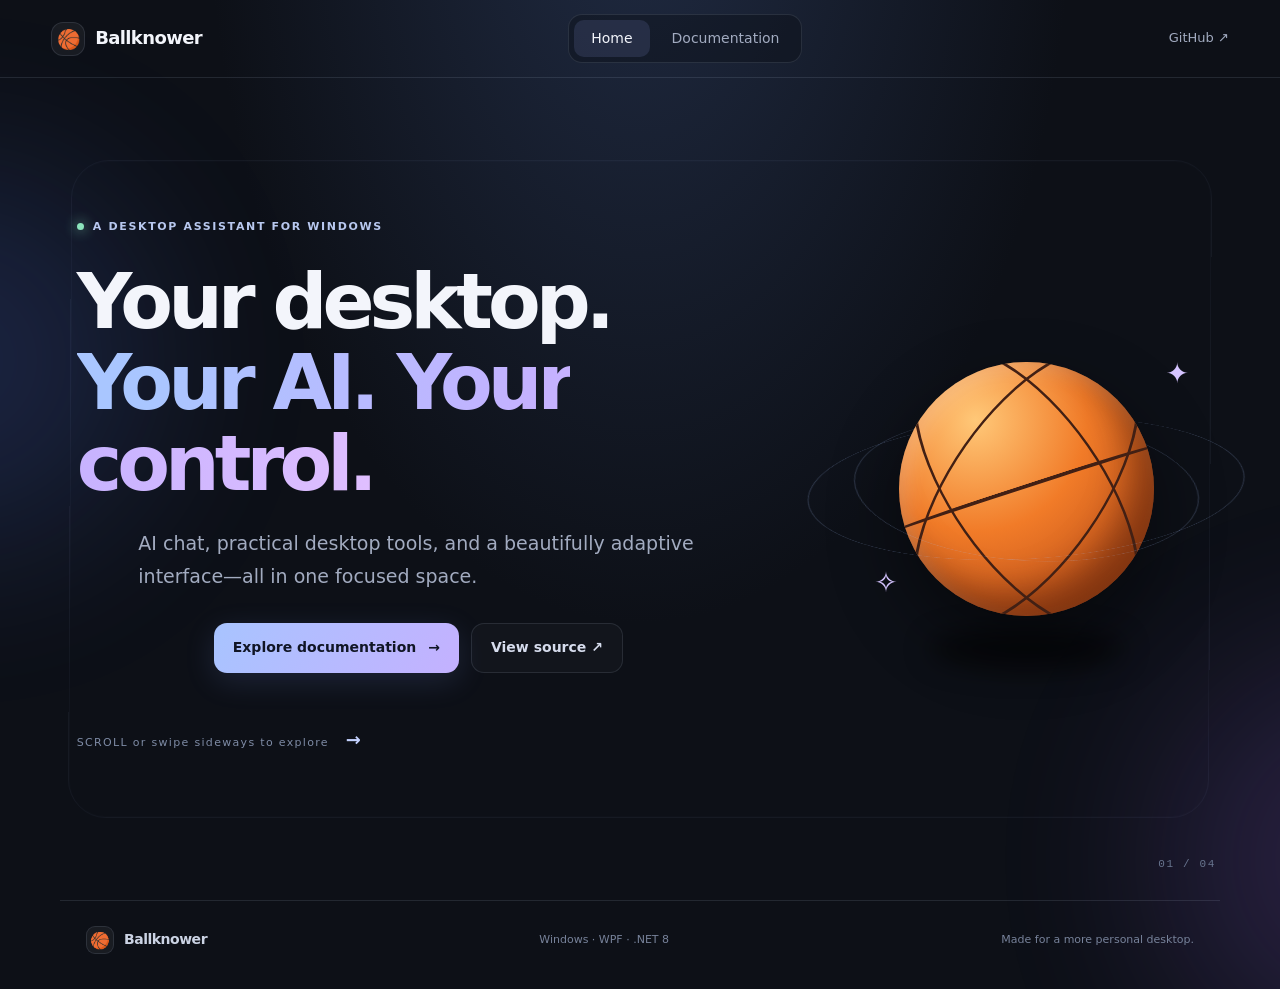
==== commit 3283360b: "Restore key product details on redesigned home" ====
--- a/Documentation/index.html
+++ b/Documentation/index.html
@@ -28,15 +28,15 @@
     <section class="world-panel world-features" id="capabilities">
       <div class="panel-copy"><div class="eyebrow">CAPABILITIES</div><h2>Small footprint.<br><span class="gradient-text">Big possibilities.</span></h2><p class="panel-intro">A toolkit for the things you do every day, without another busy dashboard.</p></div>
       <div class="feature-grid">
-        <article class="feature-card"><span class="feature-icon">✦</span><h3>AI chat & memory</h3><p>Keep conversation context close at hand.</p></article>
-        <article class="feature-card"><span class="feature-icon">⌘</span><h3>Desktop tools</h3><p>Work with files, shortcuts, and applications.</p></article>
+        <article class="feature-card"><span class="feature-icon">✦</span><h3>AI chat & memory</h3><p>Keep conversation context close at hand, with adjustable history and streaming responses.</p></article>
+        <article class="feature-card"><span class="feature-icon">⌘</span><h3>Desktop tools</h3><p>Read, create, move, and manage files, launch apps, and use custom shortcuts.</p></article>
         <article class="feature-card"><span class="feature-icon">◐</span><h3>Adaptive interface</h3><p>Blurred glass, adaptive colors, and subtle motion.</p></article>
-        <article class="feature-card"><span class="feature-icon">⌨</span><h3>Quick access</h3><p>Commands, autocomplete, and a global shortcut.</p></article>
+        <article class="feature-card"><span class="feature-icon">⌨</span><h3>Quick access</h3><p>Slash-command autocomplete plus a configurable global shortcut.</p></article>
       </div><span class="panel-number">02 / 04</span>
     </section>
     <section class="world-panel world-control" id="control">
       <div class="control-orb" aria-hidden="true"><div class="orb-core">🏀</div><i></i><i></i><i></i></div>
-      <div class="panel-copy"><div class="eyebrow">MADE TO FIT YOUR FLOW</div><h2>Your desktop.<br><span class="gradient-text">Your rules.</span></h2><p class="panel-intro">Bring your own API key, tune your setup, and call up Ballknower when you need it. Your settings stay yours.</p><div class="mini-tags"><span>BYOK</span><span>Windows DPAPI</span><span>Custom commands</span></div></div>
+      <div class="panel-copy"><div class="eyebrow">MADE TO FIT YOUR FLOW</div><h2>Your desktop.<br><span class="gradient-text">Your rules.</span></h2><p class="panel-intro">Choose Groq or OpenRouter, bring your own API key, tune conversation history and streaming, and configure custom commands. API keys are protected locally with Windows DPAPI.</p><div class="mini-tags"><span>BYOK</span><span>Windows DPAPI</span><span>Custom commands</span></div></div>
       <span class="panel-number">03 / 04</span>
     </section>
     <section class="world-panel world-finish" id="explore">
--- a/Documentation/styles.css
+++ b/Documentation/styles.css
@@ -2,3 +2,38 @@
 
 /* Ambient motion and scroll-triggered reveals */
 .ambient{will-change:transform;animation:ambient-drift 22s ease-in-out infinite alternate}.ambient-two{animation-delay:-9s;animation-duration:28s}.hero-orbit{height:100px;max-width:460px;margin:35px auto 0;position:relative;pointer-events:none;opacity:.8}.hero-orbit span{position:absolute;left:50%;top:50%;width:8px;height:8px;border-radius:50%;background:#b9caff;box-shadow:0 0 22px #91adff;animation:orbit 9s linear infinite}.hero-orbit span:nth-child(2){animation-delay:-3s;animation-duration:12s;background:#d1b5ff}.hero-orbit span:nth-child(3){animation-delay:-6s;animation-duration:15s;width:5px;height:5px}.feature-card,.quote-panel,.bottom-cta{animation:rise-in .75s both;animation-timeline:view();animation-range:entry 0% entry 28%}.feature-card:nth-child(3n+2){animation-delay:80ms}.feature-card:nth-child(3n){animation-delay:150ms}.section-heading{animation:rise-in .7s both;animation-timeline:view();animation-range:entry 0% entry 30%}@keyframes ambient-drift{from{transform:translate3d(0,-25px,0) scale(.94)}to{transform:translate3d(35px,65px,0) scale(1.08)}}@keyframes orbit{from{transform:rotate(0deg) translateX(175px) rotate(0deg)}to{transform:rotate(360deg) translateX(175px) rotate(-360deg)}}@keyframes rise-in{from{opacity:.25;translate:0 24px}to{opacity:1;translate:0 0}}@media(prefers-reduced-motion:reduce){.ambient,.hero-orbit span,.feature-card,.quote-panel,.bottom-cta,.section-heading{animation:none!important;translate:none!important}}
+
+/* Home: horizontal, snap-scrolling story. Documentation layout remains untouched. */
+.home-page{overflow-x:hidden}.home-page .site-header{max-width:none;padding-inline:clamp(18px,4vw,64px);position:relative;z-index:5}
+.side-world{display:flex;width:100%;height:calc(100svh - 78px);min-height:620px;overflow-x:auto;overflow-y:hidden;scroll-snap-type:x mandatory;scrollbar-width:thin;scrollbar-color:#718ac766 transparent;perspective:1200px}
+.world-panel{position:relative;flex:0 0 100%;min-width:0;min-height:100%;scroll-snap-align:start;display:flex;align-items:center;justify-content:center;gap:clamp(30px,7vw,110px);padding:clamp(35px,6vw,90px);overflow:hidden;isolation:isolate}
+.world-panel:before{content:"";position:absolute;inset:10% 5%;border:1px solid #b6c9ff0d;border-radius:38px;transform:rotateY(-8deg) rotateX(2deg);pointer-events:none;z-index:-1}
+.panel-copy{max-width:650px;z-index:1}.world-hero .panel-copy{max-width:700px}.world-panel h1{font-size:clamp(42px,6vw,78px);line-height:1.06;letter-spacing:-.065em;margin:22px 0}.world-panel h2{font-size:clamp(38px,5vw,68px);line-height:1.08;letter-spacing:-.06em;margin:20px 0}.world-panel .hero-copy,.panel-intro{color:var(--muted);font-size:clamp(15px,1.5vw,19px);max-width:560px}.side-hint{margin-top:45px;color:#7e8ba5;font-size:11px;letter-spacing:.12em}.side-hint b{display:inline-block;color:#c4d2ff;font-size:18px;margin-left:12px;animation:nudge 1.5s ease-in-out infinite}.panel-number{position:absolute;right:clamp(24px,5vw,70px);bottom:30px;color:#68758f;font:11px ui-monospace,monospace;letter-spacing:.15em}
+.ball-stage{width:min(36vw,420px);height:min(36vw,420px);min-width:250px;min-height:250px;position:relative;display:grid;place-items:center;transform-style:preserve-3d;animation:stage-float 5s ease-in-out infinite}
+.basketball{width:72%;aspect-ratio:1;border-radius:50%;position:relative;overflow:hidden;background:radial-gradient(circle at 30% 23%,#ffc878,#f17b28 42%,#a83d13 100%);box-shadow:inset -22px -22px 35px #41160580,inset 8px 8px 18px #fff3,0 30px 70px #0007;transform-style:preserve-3d;animation:ball-bounce 2.4s cubic-bezier(.45,0,.55,1) infinite,ball-spin 12s linear infinite}
+.ball-seam{position:absolute;border:5px solid #422014;border-radius:50%;inset:-15%;pointer-events:none}.seam-one{transform:rotate(35deg) scaleX(.46)}.seam-two{transform:rotate(-35deg) scaleX(.46)}.seam-three{inset:48% -10%;border-width:4px 0 0;transform:rotate(-18deg)}
+.ball-shadow{position:absolute;bottom:7%;width:55%;height:10%;border-radius:50%;background:#0008;filter:blur(13px);animation:shadow-pulse 2.4s ease-in-out infinite}
+.ball-orbit{position:absolute;inset:3%;border:1px solid #a9c4ff35;border-radius:50%;transform:rotateX(68deg) rotateZ(-25deg);animation:orbit-spin 12s linear infinite}.orbit-two{inset:-8%;transform:rotateX(72deg) rotateZ(35deg);animation-duration:17s;animation-direction:reverse}.spark{position:absolute;color:#d5c4ff;font-size:28px;animation:sparkle 3s ease-in-out infinite}.spark-one{right:4%;top:17%}.spark-two{left:7%;bottom:22%;animation-delay:-1.5s}
+.world-features{display:grid;grid-template-columns:minmax(260px,.8fr) minmax(400px,1.2fr);align-content:center}.world-features .feature-grid{grid-template-columns:repeat(2,minmax(0,1fr));max-width:720px}.world-features .feature-card{transform-style:preserve-3d;transition:transform .35s,border-color .3s}.world-features .feature-card:hover{transform:translateY(-8px) rotateY(-5deg) rotateX(3deg);border-color:#b5c8ff70}
+.world-control{background:radial-gradient(ellipse at 30% 50%,#6b79bd12,transparent 55%)}.mini-tags{display:flex;gap:9px;flex-wrap:wrap;margin-top:25px}.mini-tags span{border:1px solid var(--line);border-radius:30px;padding:7px 12px;color:#c1cbea;font-size:12px;background:#ffffff05}.control-orb{width:min(30vw,330px);aspect-ratio:1;position:relative;display:grid;place-items:center;transform-style:preserve-3d;animation:orb-drift 7s ease-in-out infinite}.orb-core{display:grid;place-items:center;width:44%;aspect-ratio:1;border-radius:32%;font-size:clamp(40px,6vw,70px);background:linear-gradient(145deg,#a9c4ff35,#c4a5ff12);border:1px solid #c3d1ff55;box-shadow:0 0 80px #9ab7ff20,inset 0 0 30px #c3d1ff15;transform:rotateY(-18deg) rotateX(12deg)}.control-orb i{position:absolute;inset:4%;border:1px solid #a9c4ff45;border-radius:50%;transform:rotateX(68deg);animation:orbit-spin 14s linear infinite}.control-orb i:nth-child(3){transform:rotateY(68deg);animation-duration:19s}.control-orb i:nth-child(4){inset:-8%;transform:rotateX(35deg) rotateY(40deg);animation-duration:24s;animation-direction:reverse}
+.world-finish{background:radial-gradient(ellipse at 50% 45%,#8a78d21a,transparent 55%)}.finish-card{max-width:650px;text-align:center;padding:clamp(30px,6vw,70px);border:1px solid var(--line);border-radius:30px;background:linear-gradient(145deg,#ffffff0b,#ffffff02);box-shadow:0 35px 100px #0003;transform:rotateY(-3deg);backdrop-filter:blur(14px)}.finish-card p{color:var(--muted);max-width:480px;margin:0 auto}.finish-card .hero-actions{margin-bottom:0}
+@keyframes ball-bounce{0%,100%{transform:translateY(-18px) rotateZ(-8deg) rotateY(0)}50%{transform:translateY(18px) rotateZ(8deg) rotateY(22deg)}}@keyframes ball-spin{to{filter:hue-rotate(5deg)}}@keyframes shadow-pulse{0%,100%{transform:scale(1);opacity:.65}50%{transform:scale(.65);opacity:.35}}@keyframes stage-float{0%,100%{translate:0 0;rotate:0deg}50%{translate:0 -10px;rotate:2deg}}@keyframes orbit-spin{to{rotate:360deg}}@keyframes orb-drift{0%,100%{transform:translateY(0) rotateY(-7deg)}50%{transform:translateY(-13px) rotateY(8deg)}}@keyframes sparkle{0%,100%{opacity:.35;transform:scale(.8) rotate(0)}50%{opacity:1;transform:scale(1.2) rotate(20deg)}}@keyframes nudge{0%,100%{transform:translateX(0)}50%{transform:translateX(7px)}}
+@media(max-width:800px){.side-world{height:auto;min-height:0;display:block;overflow:visible;scroll-snap-type:none}.world-panel{min-height:90svh;padding:65px 24px;flex-direction:column;gap:25px}.world-hero{padding-top:55px}.world-panel:before{inset:3% 4%}.ball-stage{width:min(65vw,330px);height:min(65vw,330px)}.world-features{display:flex}.world-features .feature-grid{grid-template-columns:repeat(2,minmax(0,1fr));width:100%}.control-orb{width:min(55vw,280px)}.panel-number{bottom:18px}.side-hint{margin-top:25px}}
+@media(max-width:540px){.world-panel{padding:55px 22px;min-height:unset}.world-hero{min-height:calc(100svh - 70px)}.world-panel h1{font-size:clamp(40px,12vw,58px)}.world-panel h2{font-size:42px}.world-features .feature-grid{grid-template-columns:1fr}.world-features .feature-card{padding:18px}.ball-stage{min-width:220px;min-height:220px}.finish-card{padding:30px 20px}.finish-card .hero-actions{flex-direction:column}.home-page .site-footer{margin-top:15px}}
+@media(prefers-reduced-motion:reduce){.basketball,.ball-shadow,.ball-stage,.ball-orbit,.spark,.control-orb,.control-orb i,.side-hint b{animation:none!important}}
+
+
+/* Mobile keeps the familiar centered, vertically stacked landing-page rhythm. */
+@media(max-width:800px){
+  .world-hero .panel-copy,.world-control .panel-copy{text-align:center;margin-inline:auto}
+  .world-hero .eyebrow,.world-control .eyebrow{justify-content:center}
+  .world-hero .hero-actions{justify-content:center}
+  .world-hero .hero-copy,.world-control .panel-intro{margin-inline:auto}
+  .world-control .mini-tags{justify-content:center}
+  .world-features .panel-copy{text-align:center;margin:0 auto}
+  .world-features .panel-intro{margin-inline:auto}
+}
+@media(min-width:801px){
+  .side-world{overscroll-behavior-x:contain}
+  .world-panel{transform-style:preserve-3d}
+}
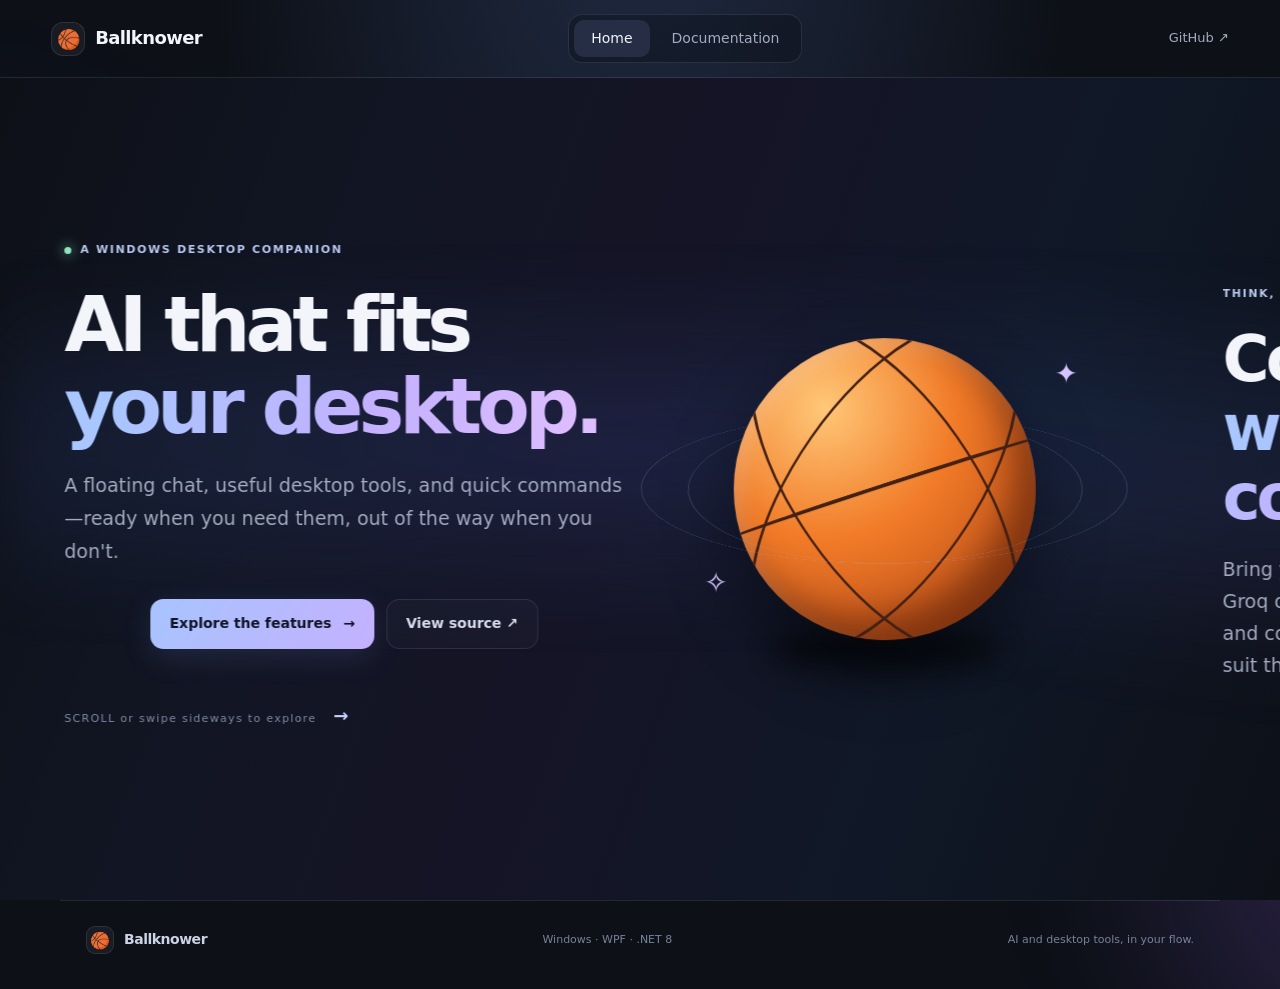
==== commit b963d672: "Refresh homepage content for Ballknower features" ====
--- a/Documentation/index.html
+++ b/Documentation/index.html
@@ -3,8 +3,8 @@
 <head>
   <meta charset="utf-8"><meta name="viewport" content="width=device-width, initial-scale=1">
   <meta name="theme-color" content="#0d1017">
-  <meta name="description" content="Ballknower — Your desktop. Your AI. Your control.">
-  <title>Ballknower — Your desktop. Your AI. Your control.</title>
+  <meta name="description" content="Ballknower is a floating Windows AI assistant with chat, desktop tools, slash commands, and configurable controls.">
+  <title>Ballknower — AI, within reach</title>
   <link rel="stylesheet" href="styles.css"><script src="script.js" defer></script>
 </head>
 <body class="home-page">
@@ -16,33 +16,42 @@
   </header>
   <main class="side-world" aria-label="Ballknower overview">
     <section class="world-panel world-hero" id="home">
-      <div class="panel-copy"><div class="eyebrow"><span class="status-dot"></span> A desktop assistant for Windows</div>
-        <h1>Your desktop.<br><span class="gradient-text">Your AI. Your control.</span></h1>
-        <p class="hero-copy">AI chat, practical desktop tools, and a beautifully adaptive interface—all in one focused space.</p>
-        <div class="hero-actions"><a class="button button-primary" href="documentation.html">Explore documentation <span>→</span></a><a class="button button-quiet" href="https://github.com/Notagai/ballknower-agent-wpf" target="_blank" rel="noreferrer">View source ↗</a></div>
+      <div class="panel-copy"><div class="eyebrow"><span class="status-dot"></span> A Windows desktop companion</div>
+        <h1>AI that fits<br><span class="gradient-text">your desktop.</span></h1>
+        <p class="hero-copy">A floating chat, useful desktop tools, and quick commands—ready when you need them, out of the way when you don't.</p>
+        <div class="hero-actions"><a class="button button-primary" href="documentation.html">Explore the features <span>→</span></a><a class="button button-quiet" href="https://github.com/Notagai/ballknower-agent-wpf" target="_blank" rel="noreferrer">View source ↗</a></div>
         <p class="side-hint"><span>SCROLL</span> or swipe sideways to explore <b>→</b></p>
       </div>
       <div class="ball-stage" aria-hidden="true"><div class="ball-shadow"></div><div class="basketball"><div class="ball-seam seam-one"></div><div class="ball-seam seam-two"></div><div class="ball-seam seam-three"></div></div><div class="ball-orbit orbit-one"></div><div class="ball-orbit orbit-two"></div><span class="spark spark-one">✦</span><span class="spark spark-two">✧</span></div>
-      <span class="panel-number">01 / 04</span>
+      <span class="panel-number">01 / 05</span>
     </section>
-    <section class="world-panel world-features" id="capabilities">
-      <div class="panel-copy"><div class="eyebrow">CAPABILITIES</div><h2>Small footprint.<br><span class="gradient-text">Big possibilities.</span></h2><p class="panel-intro">A toolkit for the things you do every day, without another busy dashboard.</p></div>
+    <section class="world-panel world-features" id="chat">
+      <div class="panel-copy"><div class="eyebrow">THINK, MAKE, GET THINGS DONE</div><h2>Conversation<br><span class="gradient-text">with context.</span></h2><p class="panel-intro">Bring your own API key and choose Groq or OpenRouter. Tune streaming and conversation-history budget to suit the way you work.</p></div>
       <div class="feature-grid">
-        <article class="feature-card"><span class="feature-icon">✦</span><h3>AI chat & memory</h3><p>Keep conversation context close at hand, with adjustable history and streaming responses.</p></article>
-        <article class="feature-card"><span class="feature-icon">⌘</span><h3>Desktop tools</h3><p>Read, create, move, and manage files, launch apps, and use custom shortcuts.</p></article>
-        <article class="feature-card"><span class="feature-icon">◐</span><h3>Adaptive interface</h3><p>Blurred glass, adaptive colors, and subtle motion.</p></article>
-        <article class="feature-card"><span class="feature-icon">⌨</span><h3>Quick access</h3><p>Slash-command autocomplete plus a configurable global shortcut.</p></article>
-      </div><span class="panel-number">02 / 04</span>
+        <article class="feature-card"><span class="feature-icon">✦</span><h3>AI chat</h3><p>Ask questions, brainstorm, and work through tasks in a focused floating interface.</p></article>
+        <article class="feature-card"><span class="feature-icon">◷</span><h3>Conversation memory</h3><p>Adjust how much prior conversation is included with each request.</p></article>
+        <article class="feature-card"><span class="feature-icon">⇢</span><h3>Streaming responses</h3><p>Enable streamed replies and follow the response as it arrives.</p></article>
+        <article class="feature-card"><span class="feature-icon">⚙</span><h3>Choose your model</h3><p>Configure your provider, model, and API key in settings.</p></article>
+      </div><span class="panel-number">02 / 05</span>
     </section>
-    <section class="world-panel world-control" id="control">
+    <section class="world-panel world-control" id="desktop">
       <div class="control-orb" aria-hidden="true"><div class="orb-core">🏀</div><i></i><i></i><i></i></div>
-      <div class="panel-copy"><div class="eyebrow">MADE TO FIT YOUR FLOW</div><h2>Your desktop.<br><span class="gradient-text">Your rules.</span></h2><p class="panel-intro">Choose Groq or OpenRouter, bring your own API key, tune conversation history and streaming, and configure custom commands. API keys are protected locally with Windows DPAPI.</p><div class="mini-tags"><span>BYOK</span><span>Windows DPAPI</span><span>Custom commands</span></div></div>
-      <span class="panel-number">03 / 04</span>
+      <div class="panel-copy"><div class="eyebrow">TOOLS FOR YOUR WORKFLOW</div><h2>From chat<br><span class="gradient-text">to desktop.</span></h2><p class="panel-intro">Ballknower's tools can work with local files, launch apps, and help manage everyday desktop tasks. Create custom slash shortcuts for programs you use often.</p><div class="mini-tags"><span>File tools</span><span>App launching</span><span>Custom shortcuts</span><span>Web search</span></div></div>
+      <span class="panel-number">03 / 05</span>
     </section>
-    <section class="world-panel world-finish" id="explore">
-      <div class="finish-card"><div class="eyebrow">TAKE A CLOSER LOOK</div><h2>Curious?<br><span class="gradient-text">Keep exploring.</span></h2><p>Setup, commands, tools, and implementation notes live in the documentation.</p><div class="hero-actions"><a class="button button-primary" href="documentation.html">Read the docs <span>→</span></a><a class="button button-quiet" href="https://github.com/Notagai/ballknower-agent-wpf" target="_blank" rel="noreferrer">Explore on GitHub ↗</a></div></div>
-      <span class="panel-number">04 / 04</span>
+    <section class="world-panel world-features" id="quick-access">
+      <div class="panel-copy"><div class="eyebrow">LESS FRICTION, MORE FLOW</div><h2>There when<br><span class="gradient-text">you need it.</span></h2><p class="panel-intro">Bring Ballknower forward with a configurable global shortcut. Use slash commands to control the app without digging through menus.</p></div>
+      <div class="feature-grid">
+        <article class="feature-card"><span class="feature-icon">⌨</span><h3>Global shortcut</h3><p>Use the configurable modifier + Windows key combination to reopen or focus the overlay.</p></article>
+        <article class="feature-card"><span class="feature-icon">/</span><h3>Command autocomplete</h3><p>Type a slash to browse available built-in commands and configured shortcuts.</p></article>
+        <article class="feature-card"><span class="feature-icon">📌</span><h3>Pin when needed</h3><p>Keep the overlay visible while switching between apps, then unpin to restore focus-aware hiding.</p></article>
+        <article class="feature-card"><span class="feature-icon">◌</span><h3>Desktop reveal</h3><p>Use <code>/see</code> to reveal the desktop without the blur effect.</p></article>
+      </div><span class="panel-number">04 / 05</span>
+    </section>
+    <section class="world-panel world-finish" id="your-setup">
+      <div class="finish-card"><div class="eyebrow">YOUR SETUP, YOUR CHOICES</div><h2>Make it<br><span class="gradient-text">your own.</span></h2><p>Configure providers, models, shortcuts, and conversation settings. API keys are protected locally with Windows DPAPI. An optional advanced prompt and tool restriction are available in settings.</p><div class="mini-tags" style="justify-content:center"><span>Groq</span><span>OpenRouter</span><span>Windows DPAPI</span><span>Advanced settings</span></div><div class="hero-actions"><a class="button button-primary" href="documentation.html">Read the documentation <span>→</span></a><a class="button button-quiet" href="https://github.com/Notagai/ballknower-agent-wpf" target="_blank" rel="noreferrer">Explore on GitHub ↗</a></div></div>
+      <span class="panel-number">05 / 05</span>
     </section>
   </main>
-  <footer class="site-footer"><a class="brand" href="index.html"><span class="brand-mark">🏀</span><span>Ballknower</span></a><span>Windows · WPF · .NET 8</span><span>Made for a more personal desktop.</span></footer>
+  <footer class="site-footer"><a class="brand" href="index.html"><span class="brand-mark">🏀</span><span>Ballknower</span></a><span>Windows · WPF · .NET 8</span><span>AI and desktop tools, in your flow.</span></footer>
 </body></html>
--- a/Documentation/styles.css
+++ b/Documentation/styles.css
@@ -37,3 +37,57 @@
   .side-world{overscroll-behavior-x:contain}
   .world-panel{transform-style:preserve-3d}
 }
+
+/* Slow, eased slide navigation with a gentle settle point. */
+@media(min-width:801px){
+  .side-world{scroll-snap-type:x mandatory;scroll-behavior:smooth;scroll-padding-inline:0}
+  .world-panel{scroll-snap-align:center;scroll-snap-stop:always}
+  .world-panel{transition:filter .65s ease,opacity .65s ease}
+}
+@media(prefers-reduced-motion:reduce){.side-world{scroll-behavior:auto}.world-panel{transition:none}}
+
+
+/* Scroll-reactive 3D atmosphere for the home story. */
+@media(min-width:801px){
+  .home-page .world-panel:after{content:"";position:absolute;width:42vw;height:42vw;max-width:620px;max-height:620px;border:1px solid #a9c4ff10;border-radius:50%;left:50%;top:50%;transform:translate(-50%,-50%) rotate(calc(var(--scroll-progress,0) * 35deg));box-shadow:0 0 90px #8aa7ff08,inset 0 0 90px #8aa7ff05;pointer-events:none;z-index:-1;transition:transform .15s linear}
+  .home-page .world-panel .panel-copy,.home-page .world-panel .ball-stage,.home-page .world-panel .feature-grid,.home-page .world-panel .control-orb,.home-page .world-panel .finish-card{transform:translate3d(calc(var(--scroll-progress,0) * -28px),0,0) rotateY(calc(var(--scroll-progress,0) * -2deg));transition:transform .15s linear}
+  .home-page .world-panel .ball-stage{transform:translate3d(calc(var(--scroll-progress,0) * 24px),calc(var(--scroll-progress,0) * -8px),0) rotateY(calc(var(--scroll-progress,0) * 5deg));}
+}
+.home-page .side-world::-webkit-scrollbar{height:7px}.home-page .side-world::-webkit-scrollbar-thumb{background:#718ac766;border-radius:99px}.home-page .side-world::-webkit-scrollbar-track{background:transparent}
+
+/* Continuous horizontal scrolling: no snap points or forced slide settling. */
+@media(min-width:801px){.side-world{scroll-snap-type:none!important;scroll-behavior:auto!important}.world-panel{scroll-snap-align:none!important;scroll-snap-stop:normal!important}}
+
+
+/* One continuous atmosphere across the full horizontal story; tighter panel rhythm. */
+@media(min-width:801px){
+  .side-world{position:relative;isolation:isolate;background:linear-gradient(110deg,#0d1017 0%,#111522 22%,#151426 48%,#101827 73%,#0d1017 100%)}
+  .side-world:before{content:"";position:absolute;z-index:-1;pointer-events:none;inset:0 auto 0 0;width:400%;background:radial-gradient(ellipse at 12% 45%,#597fff20 0,transparent 28%),radial-gradient(ellipse at 38% 58%,#9d69f41a 0,transparent 27%),radial-gradient(ellipse at 63% 35%,#597fff1a 0,transparent 30%),radial-gradient(ellipse at 88% 60%,#9d69f41a 0,transparent 28%);filter:blur(30px);animation:long-atmosphere 42s ease-in-out infinite alternate}
+  .world-panel{padding-inline:clamp(22px,3.5vw,52px);gap:clamp(22px,4vw,64px);background:transparent!important}
+  .world-panel:before,.home-page .world-panel:after{display:none!important}
+}
+@keyframes long-atmosphere{from{transform:translate3d(-1.5%,0,0) scale(1)}to{transform:translate3d(1.5%,0,0) scale(1.03)}}
+@media(max-width:800px){
+  .world-panel{gap:20px}
+  .world-panel:before,.home-page .world-panel:after{display:none!important}
+  .world-control,.world-finish{background:transparent!important}
+}
+@media(prefers-reduced-motion:reduce){.side-world:before{animation:none!important}}
+
+
+/* Continuous horizontal canvas: content flows across one long scene instead
+   of behaving like a sequence of full-screen slides. */
+@media(min-width:801px){
+  .side-world{height:calc(100svh - 78px);min-height:620px;align-items:stretch;gap:clamp(36px,5vw,76px);padding:0 clamp(30px,5vw,80px);width:100%;overflow-x:auto}
+  .world-panel{flex:0 0 auto;width:auto;min-width:0;min-height:100%;padding:55px 0;justify-content:flex-start;gap:clamp(30px,4vw,70px);overflow:visible}
+  .world-hero{width:min(1120px,calc(100vw - 160px))}
+  .world-features{width:min(1120px,calc(100vw - 160px));display:grid;grid-template-columns:minmax(250px,.7fr) minmax(420px,1.3fr)}
+  .world-control{width:min(1050px,calc(100vw - 160px))}
+  .world-finish{width:min(850px,calc(100vw - 160px))}
+  .panel-number{display:none}
+  .world-panel:before{display:none}
+}
+@media(max-width:800px){
+  .side-world{display:block;height:auto;min-height:0;overflow:visible;padding:0}
+  .world-panel{width:auto;min-width:0}
+}
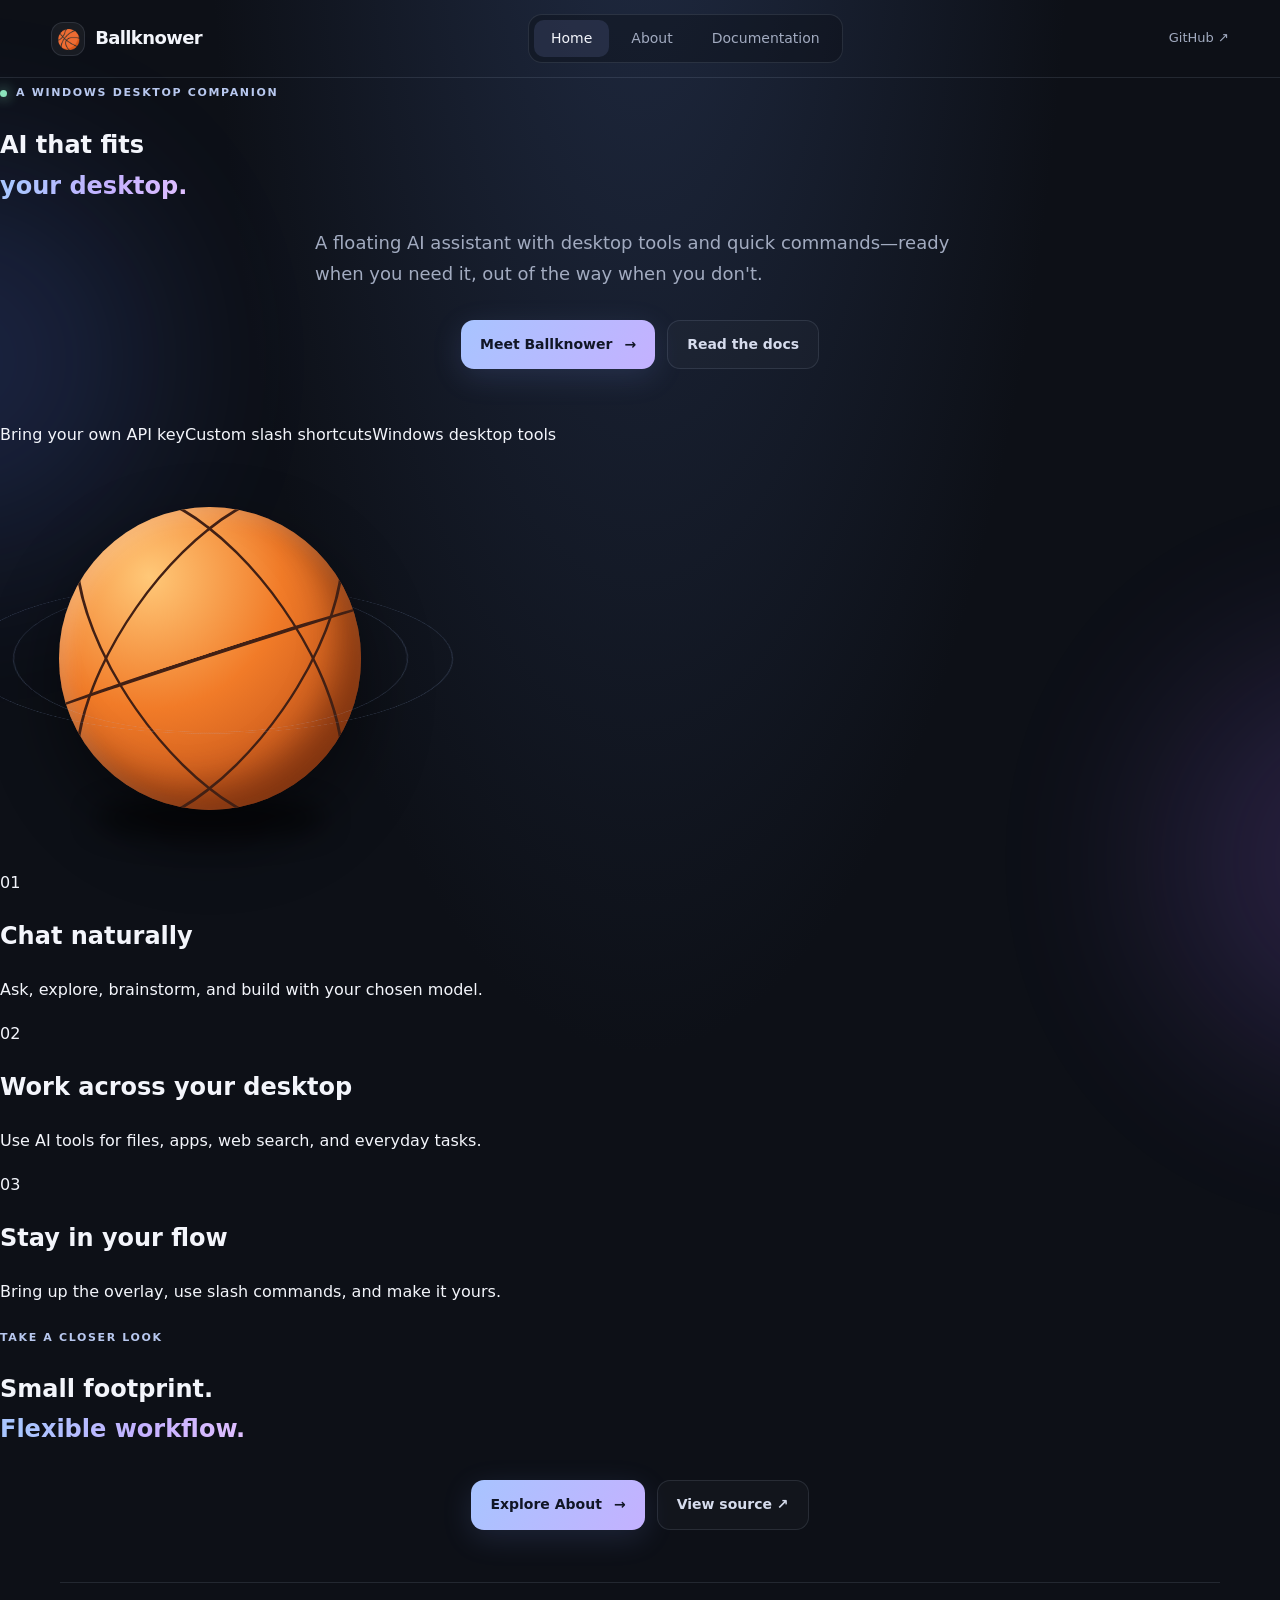
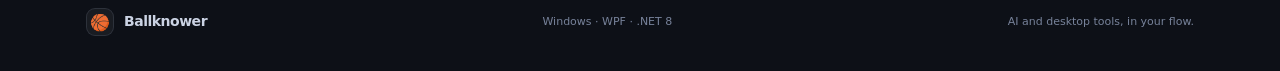
==== commit 36e854cb: "Redesign home as concise tabbed landing page" ====
--- a/Documentation/index.html
+++ b/Documentation/index.html
@@ -11,47 +11,20 @@
   <div class="ambient ambient-one"></div><div class="ambient ambient-two"></div>
   <header class="site-header">
     <a class="brand" href="index.html" aria-label="Ballknower home"><span class="brand-mark">🏀</span><span>Ballknower</span></a>
-    <nav class="nav" aria-label="Main navigation"><a class="nav-link active" href="index.html" aria-current="page">Home</a><a class="nav-link" href="documentation.html">Documentation</a></nav>
+    <nav class="nav" aria-label="Main navigation"><a class="nav-link active" href="index.html" aria-current="page">Home</a><a class="nav-link" href="about.html">About</a><a class="nav-link" href="documentation.html">Documentation</a></nav>
     <a class="github-link" href="https://github.com/Notagai/ballknower-agent-wpf" target="_blank" rel="noreferrer">GitHub <span aria-hidden="true">↗</span></a>
   </header>
-  <main class="side-world" aria-label="Ballknower overview">
-    <section class="world-panel world-hero" id="home">
-      <div class="panel-copy"><div class="eyebrow"><span class="status-dot"></span> A Windows desktop companion</div>
-        <h1>AI that fits<br><span class="gradient-text">your desktop.</span></h1>
-        <p class="hero-copy">A floating chat, useful desktop tools, and quick commands—ready when you need them, out of the way when you don't.</p>
-        <div class="hero-actions"><a class="button button-primary" href="documentation.html">Explore the features <span>→</span></a><a class="button button-quiet" href="https://github.com/Notagai/ballknower-agent-wpf" target="_blank" rel="noreferrer">View source ↗</a></div>
-        <p class="side-hint"><span>SCROLL</span> or swipe sideways to explore <b>→</b></p>
-      </div>
-      <div class="ball-stage" aria-hidden="true"><div class="ball-shadow"></div><div class="basketball"><div class="ball-seam seam-one"></div><div class="ball-seam seam-two"></div><div class="ball-seam seam-three"></div></div><div class="ball-orbit orbit-one"></div><div class="ball-orbit orbit-two"></div><span class="spark spark-one">✦</span><span class="spark spark-two">✧</span></div>
-      <span class="panel-number">01 / 05</span>
+  <main class="home-main page-enter">
+    <section class="home-hero">
+      <div class="eyebrow"><span class="status-dot"></span> A Windows desktop companion</div>
+      <div class="hero-layout"><div><h1>AI that fits<br><span class="gradient-text">your desktop.</span></h1>
+      <p class="hero-copy">A floating AI assistant with desktop tools and quick commands—ready when you need it, out of the way when you don't.</p>
+      <div class="hero-actions"><a class="button button-primary" href="about.html">Meet Ballknower <span>→</span></a><a class="button button-quiet" href="documentation.html">Read the docs</a></div>
+      <div class="home-points"><span>Bring your own API key</span><span>Custom slash shortcuts</span><span>Windows desktop tools</span></div></div>
+      <div class="ball-stage" aria-hidden="true"><div class="ball-shadow"></div><div class="basketball"><div class="ball-seam seam-one"></div><div class="ball-seam seam-two"></div><div class="ball-seam seam-three"></div></div><div class="ball-orbit orbit-one"></div><div class="ball-orbit orbit-two"></div><span class="spark spark-one">✦</span><span class="spark spark-two">✧</span></div></div>
     </section>
-    <section class="world-panel world-features" id="chat">
-      <div class="panel-copy"><div class="eyebrow">THINK, MAKE, GET THINGS DONE</div><h2>Conversation<br><span class="gradient-text">with context.</span></h2><p class="panel-intro">Bring your own API key and choose Groq or OpenRouter. Tune streaming and conversation-history budget to suit the way you work.</p></div>
-      <div class="feature-grid">
-        <article class="feature-card"><span class="feature-icon">✦</span><h3>AI chat</h3><p>Ask questions, brainstorm, and work through tasks in a focused floating interface.</p></article>
-        <article class="feature-card"><span class="feature-icon">◷</span><h3>Conversation memory</h3><p>Adjust how much prior conversation is included with each request.</p></article>
-        <article class="feature-card"><span class="feature-icon">⇢</span><h3>Streaming responses</h3><p>Enable streamed replies and follow the response as it arrives.</p></article>
-        <article class="feature-card"><span class="feature-icon">⚙</span><h3>Choose your model</h3><p>Configure your provider, model, and API key in settings.</p></article>
-      </div><span class="panel-number">02 / 05</span>
-    </section>
-    <section class="world-panel world-control" id="desktop">
-      <div class="control-orb" aria-hidden="true"><div class="orb-core">🏀</div><i></i><i></i><i></i></div>
-      <div class="panel-copy"><div class="eyebrow">TOOLS FOR YOUR WORKFLOW</div><h2>From chat<br><span class="gradient-text">to desktop.</span></h2><p class="panel-intro">Ballknower's tools can work with local files, launch apps, and help manage everyday desktop tasks. Create custom slash shortcuts for programs you use often.</p><div class="mini-tags"><span>File tools</span><span>App launching</span><span>Custom shortcuts</span><span>Web search</span></div></div>
-      <span class="panel-number">03 / 05</span>
-    </section>
-    <section class="world-panel world-features" id="quick-access">
-      <div class="panel-copy"><div class="eyebrow">LESS FRICTION, MORE FLOW</div><h2>There when<br><span class="gradient-text">you need it.</span></h2><p class="panel-intro">Bring Ballknower forward with a configurable global shortcut. Use slash commands to control the app without digging through menus.</p></div>
-      <div class="feature-grid">
-        <article class="feature-card"><span class="feature-icon">⌨</span><h3>Global shortcut</h3><p>Use the configurable modifier + Windows key combination to reopen or focus the overlay.</p></article>
-        <article class="feature-card"><span class="feature-icon">/</span><h3>Command autocomplete</h3><p>Type a slash to browse available built-in commands and configured shortcuts.</p></article>
-        <article class="feature-card"><span class="feature-icon">📌</span><h3>Pin when needed</h3><p>Keep the overlay visible while switching between apps, then unpin to restore focus-aware hiding.</p></article>
-        <article class="feature-card"><span class="feature-icon">◌</span><h3>Desktop reveal</h3><p>Use <code>/see</code> to reveal the desktop without the blur effect.</p></article>
-      </div><span class="panel-number">04 / 05</span>
-    </section>
-    <section class="world-panel world-finish" id="your-setup">
-      <div class="finish-card"><div class="eyebrow">YOUR SETUP, YOUR CHOICES</div><h2>Make it<br><span class="gradient-text">your own.</span></h2><p>Configure providers, models, shortcuts, and conversation settings. API keys are protected locally with Windows DPAPI. An optional advanced prompt and tool restriction are available in settings.</p><div class="mini-tags" style="justify-content:center"><span>Groq</span><span>OpenRouter</span><span>Windows DPAPI</span><span>Advanced settings</span></div><div class="hero-actions"><a class="button button-primary" href="documentation.html">Read the documentation <span>→</span></a><a class="button button-quiet" href="https://github.com/Notagai/ballknower-agent-wpf" target="_blank" rel="noreferrer">Explore on GitHub ↗</a></div></div>
-      <span class="panel-number">05 / 05</span>
-    </section>
+    <section class="home-strip"><article><span>01</span><h2>Chat naturally</h2><p>Ask, explore, brainstorm, and build with your chosen model.</p></article><article><span>02</span><h2>Work across your desktop</h2><p>Use AI tools for files, apps, web search, and everyday tasks.</p></article><article><span>03</span><h2>Stay in your flow</h2><p>Bring up the overlay, use slash commands, and make it yours.</p></article></section>
+    <section class="home-cta"><div><div class="eyebrow">TAKE A CLOSER LOOK</div><h2>Small footprint.<br><span class="gradient-text">Flexible workflow.</span></h2></div><div class="hero-actions"><a class="button button-primary" href="about.html">Explore About <span>→</span></a><a class="button button-quiet" href="https://github.com/Notagai/ballknower-agent-wpf" target="_blank" rel="noreferrer">View source ↗</a></div></section>
   </main>
   <footer class="site-footer"><a class="brand" href="index.html"><span class="brand-mark">🏀</span><span>Ballknower</span></a><span>Windows · WPF · .NET 8</span><span>AI and desktop tools, in your flow.</span></footer>
 </body></html>
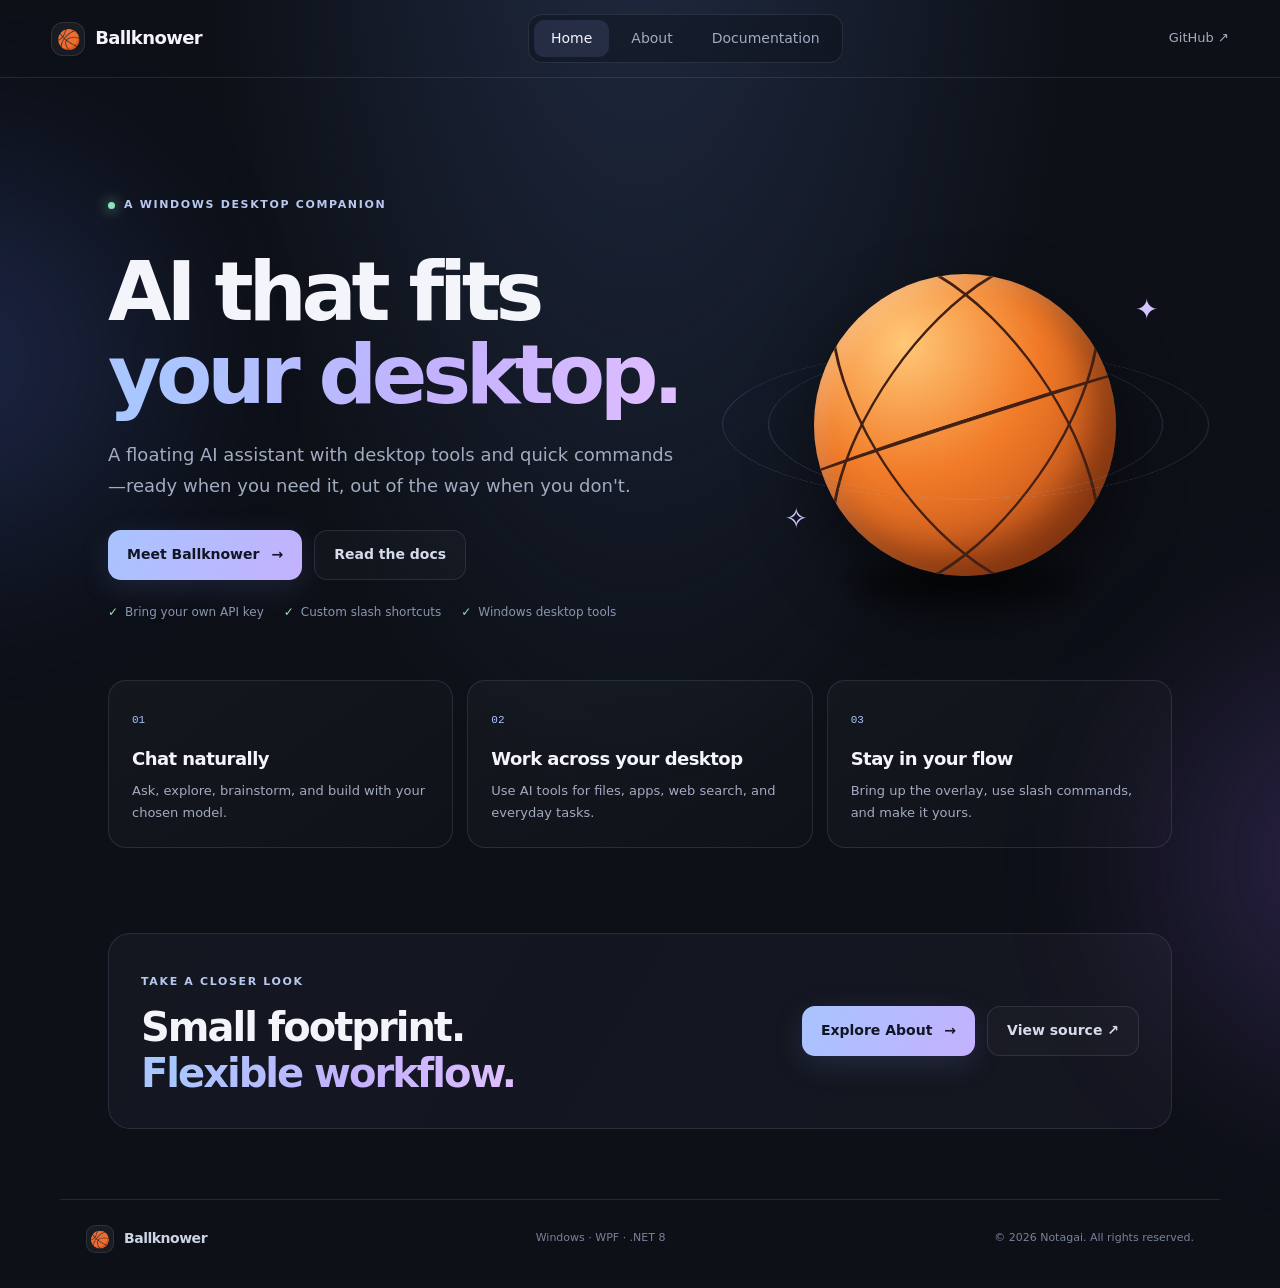
==== commit 66f86245: "Update website footer copyright" ====
--- a/Documentation/index.html
+++ b/Documentation/index.html
@@ -26,5 +26,5 @@
     <section class="home-strip"><article><span>01</span><h2>Chat naturally</h2><p>Ask, explore, brainstorm, and build with your chosen model.</p></article><article><span>02</span><h2>Work across your desktop</h2><p>Use AI tools for files, apps, web search, and everyday tasks.</p></article><article><span>03</span><h2>Stay in your flow</h2><p>Bring up the overlay, use slash commands, and make it yours.</p></article></section>
     <section class="home-cta"><div><div class="eyebrow">TAKE A CLOSER LOOK</div><h2>Small footprint.<br><span class="gradient-text">Flexible workflow.</span></h2></div><div class="hero-actions"><a class="button button-primary" href="about.html">Explore About <span>→</span></a><a class="button button-quiet" href="https://github.com/Notagai/ballknower-agent-wpf" target="_blank" rel="noreferrer">View source ↗</a></div></section>
   </main>
-  <footer class="site-footer"><a class="brand" href="index.html"><span class="brand-mark">🏀</span><span>Ballknower</span></a><span>Windows · WPF · .NET 8</span><span>AI and desktop tools, in your flow.</span></footer>
+  <footer class="site-footer"><a class="brand" href="index.html"><span class="brand-mark">🏀</span><span>Ballknower</span></a><span>Windows · WPF · .NET 8</span><span>© 2026 Notagai. All rights reserved.</span></footer>
 </body></html>
--- a/Documentation/styles.css
+++ b/Documentation/styles.css
@@ -91,3 +91,32 @@
   .side-world{display:block;height:auto;min-height:0;overflow:visible;padding:0}
   .world-panel{width:auto;min-width:0}
 }
+
+/* Unified tabbed site shell: the home page is a compact landing page, not a sideways scroller. */
+.home-page{overflow-x:clip}
+.home-main{max-width:1120px;margin:0 auto;padding:clamp(55px,8vw,105px) 28px 70px}
+.home-hero{min-height:470px;display:flex;flex-direction:column;justify-content:center}
+.hero-layout{display:grid;grid-template-columns:minmax(0,1.2fr) minmax(260px,.8fr);align-items:center;gap:30px}
+.home-hero h1{font-size:clamp(48px,7vw,82px);line-height:1.02;letter-spacing:-.065em;margin:22px 0}
+.home-hero .hero-copy{margin:0;max-width:580px}
+.home-hero .hero-actions{justify-content:flex-start;margin:28px 0 22px}
+.home-points{display:flex;gap:10px 20px;flex-wrap:wrap;color:#8996af;font-size:12px}
+.home-points span:before{content:"✓";color:#9ce1bd;margin-right:7px}
+.home-hero .ball-stage{justify-self:center}
+.home-strip{display:grid;grid-template-columns:repeat(3,minmax(0,1fr));gap:14px;margin:30px 0 85px}
+.home-strip article{padding:23px;border:1px solid var(--line);border-radius:18px;background:linear-gradient(145deg,#ffffff08,#ffffff03);transition:transform .3s,border-color .3s}
+.home-strip article:hover{transform:translateY(-5px);border-color:#a9c4ff50}
+.home-strip article>span{font:11px ui-monospace,monospace;color:#a9c4ff}
+.home-strip h2{font-size:18px;letter-spacing:-.03em;margin:12px 0 6px}
+.home-strip p{font-size:13px;color:var(--muted);margin:0}
+.home-cta{display:flex;justify-content:space-between;align-items:center;gap:25px;padding:32px;border:1px solid var(--line);border-radius:22px;background:linear-gradient(120deg,#a5beff0b,#c6a5ff0b)}
+.home-cta h2{font-size:clamp(27px,4vw,40px);line-height:1.15;letter-spacing:-.05em;margin:10px 0 0}
+.home-cta .hero-actions{margin:0}
+.page-enter{animation:page-fade .3s ease both}
+@keyframes page-fade{from{opacity:0;translate:0 7px}to{opacity:1;translate:0 0}}
+.site-header .nav-link{transition:background .25s,color .25s,transform .25s}
+.site-header .nav-link:hover{transform:translateY(-1px)}
+@media(max-width:800px){.home-main{padding:48px 20px}.hero-layout{grid-template-columns:1fr;text-align:center}.home-hero .eyebrow{justify-content:center}.home-hero .hero-copy{margin:auto}.home-hero .hero-actions{justify-content:center}.home-points{justify-content:center}.home-hero .ball-stage{width:270px;height:270px;margin:10px auto}.home-strip{grid-template-columns:1fr;margin:25px 0 55px}.home-cta{flex-direction:column;text-align:center}.home-cta .hero-actions{justify-content:center}}
+@media(prefers-reduced-motion:reduce){.page-enter{animation:none}.home-strip article,.site-header .nav-link{transition:none}}
+
+body.page-leaving .home-main,body.page-leaving .docs-layout{opacity:0;translate:0 5px;transition:opacity .15s ease,translate .15s ease}
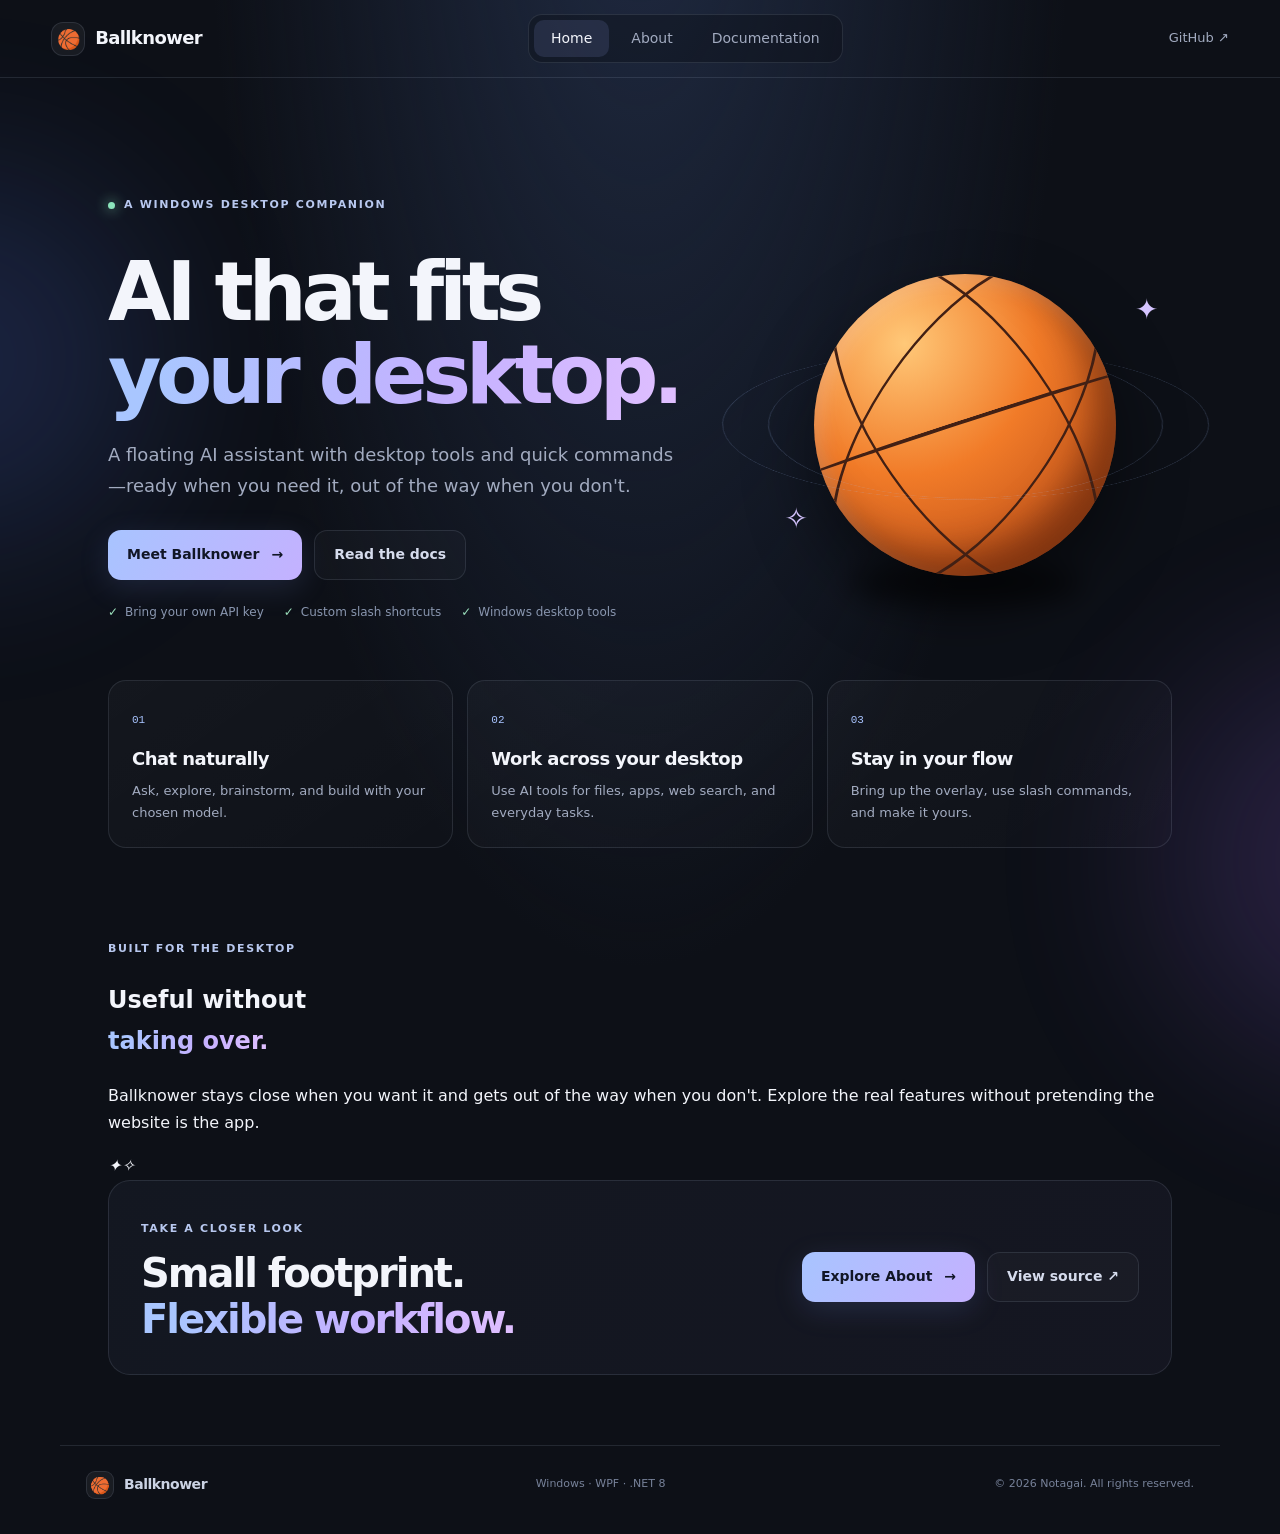
==== commit 040ad5ce: "Redesign home page with animated 3D showcase" ====
--- a/Documentation/index.html
+++ b/Documentation/index.html
@@ -1,30 +1,40 @@
 <!doctype html>
 <html lang="en">
 <head>
-  <meta charset="utf-8"><meta name="viewport" content="width=device-width, initial-scale=1">
-  <meta name="theme-color" content="#0d1017">
-  <meta name="description" content="Ballknower is a floating Windows AI assistant with chat, desktop tools, slash commands, and configurable controls.">
-  <title>Ballknower — AI, within reach</title>
-  <link rel="stylesheet" href="styles.css"><script src="script.js" defer></script>
+<meta charset="utf-8"><meta name="viewport" content="width=device-width,initial-scale=1">
+<meta name="theme-color" content="#0d1017">
+<meta name="description" content="Ballknower is a floating Windows AI assistant with chat, desktop tools, slash commands, and configurable controls.">
+<title>Ballknower — AI, within reach</title>
+<link rel="stylesheet" href="styles.css"><script src="script.js" defer></script>
 </head>
 <body class="home-page">
-  <div class="ambient ambient-one"></div><div class="ambient ambient-two"></div>
-  <header class="site-header">
-    <a class="brand" href="index.html" aria-label="Ballknower home"><span class="brand-mark">🏀</span><span>Ballknower</span></a>
-    <nav class="nav" aria-label="Main navigation"><a class="nav-link active" href="index.html" aria-current="page">Home</a><a class="nav-link" href="about.html">About</a><a class="nav-link" href="documentation.html">Documentation</a></nav>
-    <a class="github-link" href="https://github.com/Notagai/ballknower-agent-wpf" target="_blank" rel="noreferrer">GitHub <span aria-hidden="true">↗</span></a>
-  </header>
-  <main class="home-main page-enter">
-    <section class="home-hero">
-      <div class="eyebrow"><span class="status-dot"></span> A Windows desktop companion</div>
-      <div class="hero-layout"><div><h1>AI that fits<br><span class="gradient-text">your desktop.</span></h1>
-      <p class="hero-copy">A floating AI assistant with desktop tools and quick commands—ready when you need it, out of the way when you don't.</p>
-      <div class="hero-actions"><a class="button button-primary" href="about.html">Meet Ballknower <span>→</span></a><a class="button button-quiet" href="documentation.html">Read the docs</a></div>
-      <div class="home-points"><span>Bring your own API key</span><span>Custom slash shortcuts</span><span>Windows desktop tools</span></div></div>
-      <div class="ball-stage" aria-hidden="true"><div class="ball-shadow"></div><div class="basketball"><div class="ball-seam seam-one"></div><div class="ball-seam seam-two"></div><div class="ball-seam seam-three"></div></div><div class="ball-orbit orbit-one"></div><div class="ball-orbit orbit-two"></div><span class="spark spark-one">✦</span><span class="spark spark-two">✧</span></div></div>
-    </section>
-    <section class="home-strip"><article><span>01</span><h2>Chat naturally</h2><p>Ask, explore, brainstorm, and build with your chosen model.</p></article><article><span>02</span><h2>Work across your desktop</h2><p>Use AI tools for files, apps, web search, and everyday tasks.</p></article><article><span>03</span><h2>Stay in your flow</h2><p>Bring up the overlay, use slash commands, and make it yours.</p></article></section>
-    <section class="home-cta"><div><div class="eyebrow">TAKE A CLOSER LOOK</div><h2>Small footprint.<br><span class="gradient-text">Flexible workflow.</span></h2></div><div class="hero-actions"><a class="button button-primary" href="about.html">Explore About <span>→</span></a><a class="button button-quiet" href="https://github.com/Notagai/ballknower-agent-wpf" target="_blank" rel="noreferrer">View source ↗</a></div></section>
-  </main>
-  <footer class="site-footer"><a class="brand" href="index.html"><span class="brand-mark">🏀</span><span>Ballknower</span></a><span>Windows · WPF · .NET 8</span><span>© 2026 Notagai. All rights reserved.</span></footer>
+<div class="ambient ambient-one"></div><div class="ambient ambient-two"></div>
+<header class="site-header">
+<a class="brand" href="index.html" aria-label="Ballknower home"><span class="brand-mark">🏀</span><span>Ballknower</span></a>
+<nav class="nav" aria-label="Main navigation"><a class="nav-link active" href="index.html" aria-current="page">Home</a><a class="nav-link" href="about.html">About</a><a class="nav-link" href="documentation.html">Documentation</a></nav>
+<a class="github-link" href="https://github.com/Notagai/ballknower-agent-wpf" target="_blank" rel="noreferrer">GitHub <span aria-hidden="true">↗</span></a>
+</header>
+<main class="home-main page-enter">
+<section class="home-hero">
+<div class="eyebrow"><span class="status-dot"></span> A Windows desktop companion</div>
+<div class="hero-layout">
+<div><h1>AI that fits<br><span class="gradient-text">your desktop.</span></h1>
+<p class="hero-copy">A floating AI assistant with desktop tools and quick commands—ready when you need it, out of the way when you don't.</p>
+<div class="hero-actions"><a class="button button-primary" href="about.html">Meet Ballknower <span>→</span></a><a class="button button-quiet" href="documentation.html">Read the docs</a></div>
+<div class="home-points"><span>Bring your own API key</span><span>Custom slash shortcuts</span><span>Windows desktop tools</span></div></div>
+<div class="ball-stage" aria-hidden="true"><div class="ball-shadow"></div><div class="basketball"><div class="ball-seam seam-one"></div><div class="ball-seam seam-two"></div><div class="ball-seam seam-three"></div></div><div class="ball-orbit orbit-one"></div><div class="ball-orbit orbit-two"></div><span class="spark spark-one">✦</span><span class="spark spark-two">✧</span></div>
+</div>
+</section>
+<section class="home-strip">
+<article><span>01</span><h2>Chat naturally</h2><p>Ask, explore, brainstorm, and build with your chosen model.</p></article>
+<article><span>02</span><h2>Work across your desktop</h2><p>Use AI tools for files, apps, web search, and everyday tasks.</p></article>
+<article><span>03</span><h2>Stay in your flow</h2><p>Bring up the overlay, use slash commands, and make it yours.</p></article>
+</section>
+<section class="home-showcase">
+<div class="showcase-copy"><div class="eyebrow">BUILT FOR THE DESKTOP</div><h2>Useful without<br><span class="gradient-text">taking over.</span></h2><p>Ballknower stays close when you want it and gets out of the way when you don't. Explore the real features without pretending the website is the app.</p></div>
+<div class="showcase-scene" aria-hidden="true"><div class="scene-ring ring-a"></div><div class="scene-ring ring-b"></div><div class="scene-ball"><span></span></div><i class="scene-star star-a">✦</i><i class="scene-star star-b">✧</i></div>
+</section>
+<section class="home-cta"><div><div class="eyebrow">TAKE A CLOSER LOOK</div><h2>Small footprint.<br><span class="gradient-text">Flexible workflow.</span></h2></div><div class="hero-actions"><a class="button button-primary" href="about.html">Explore About <span>→</span></a><a class="button button-quiet" href="https://github.com/Notagai/ballknower-agent-wpf" target="_blank" rel="noreferrer">View source ↗</a></div></section>
+</main>
+<footer class="site-footer"><a class="brand" href="index.html"><span class="brand-mark">🏀</span><span>Ballknower</span></a><span>Windows · WPF · .NET 8</span><span>© 2026 Notagai. All rights reserved.</span></footer>
 </body></html>
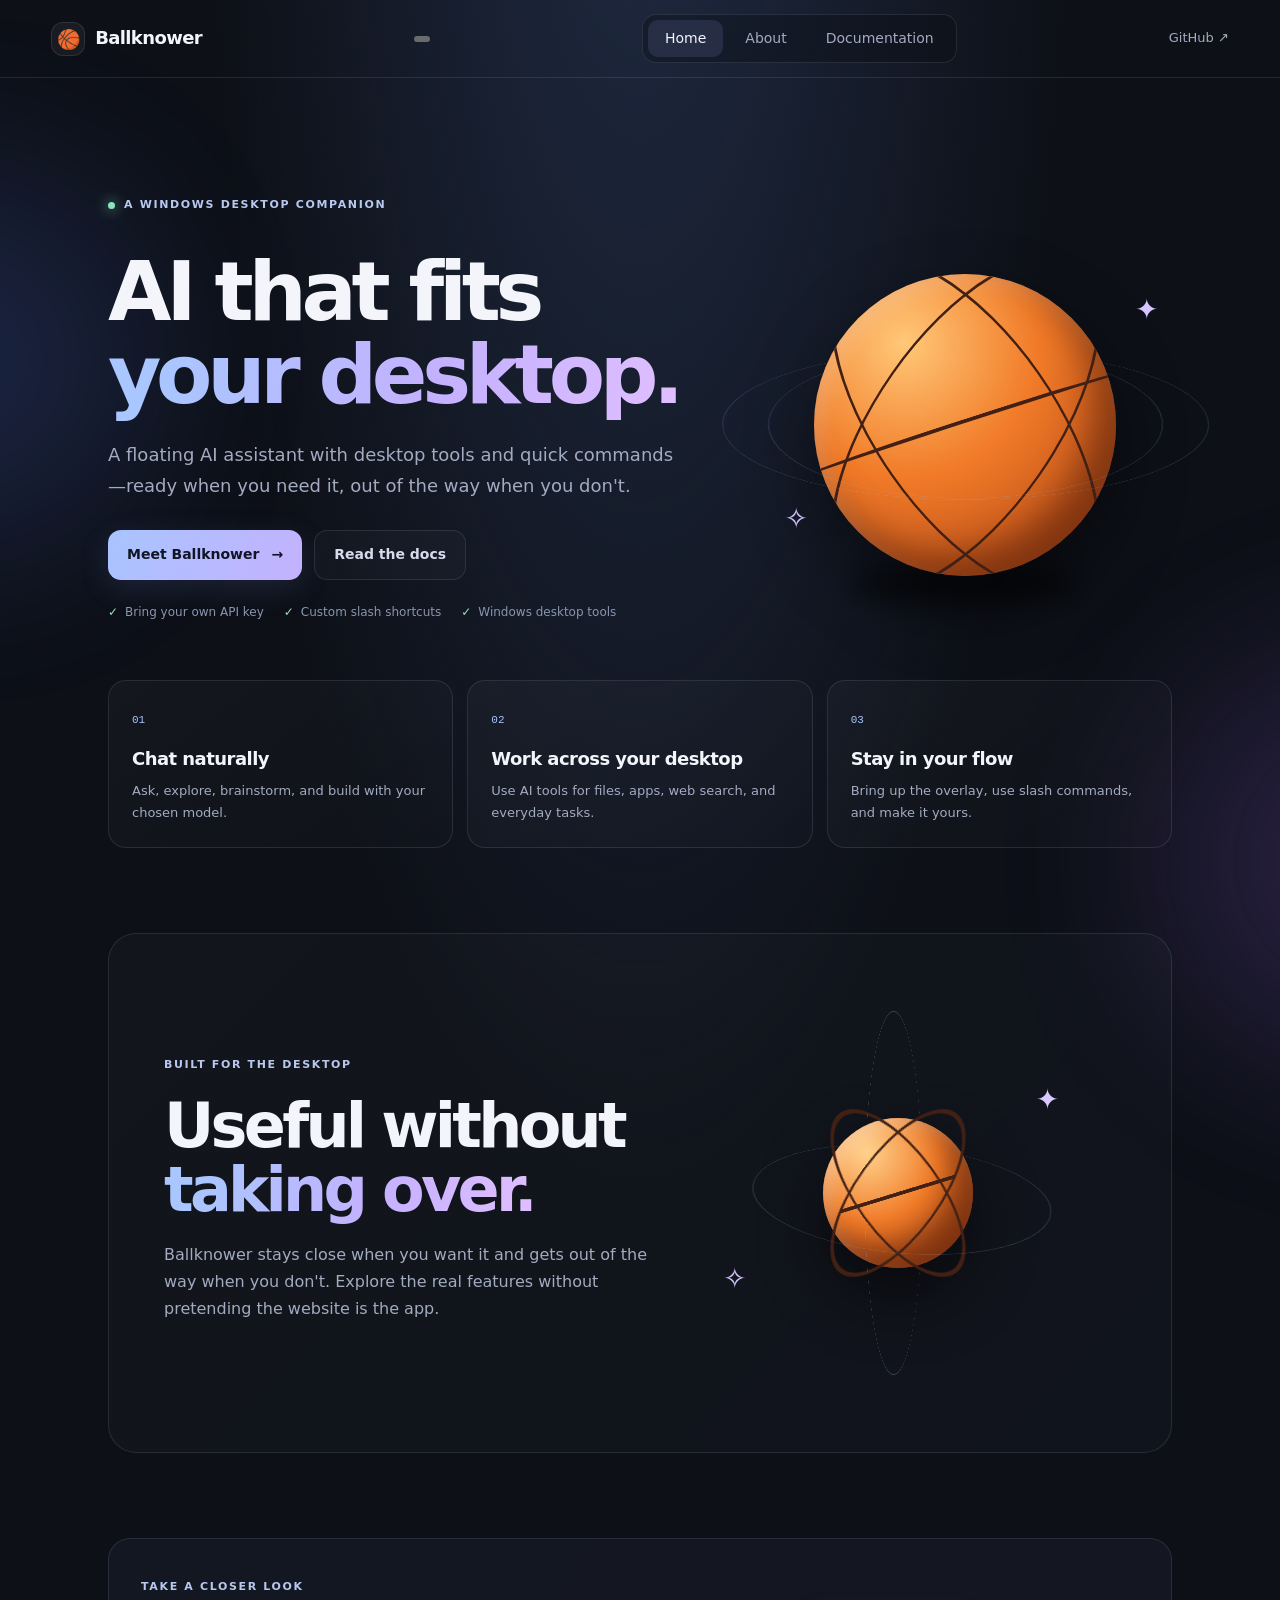
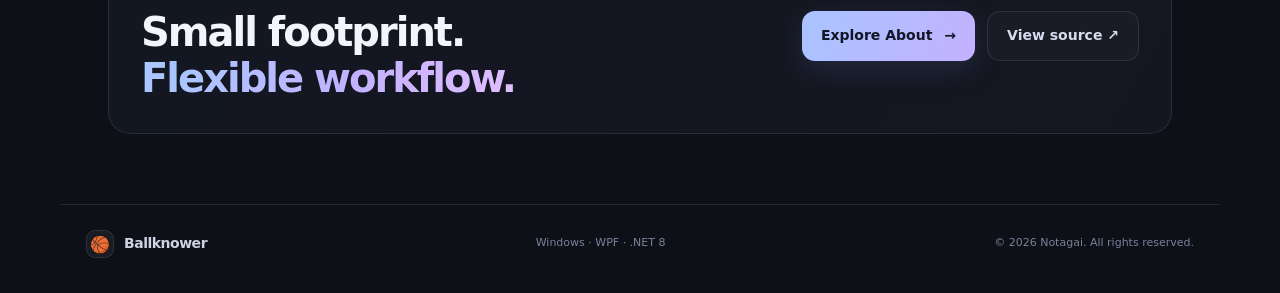
==== commit e37e52e8: "Add responsive navigation toggle to site pages" ====
--- a/Documentation/index.html
+++ b/Documentation/index.html
@@ -11,7 +11,8 @@
 <div class="ambient ambient-one"></div><div class="ambient ambient-two"></div>
 <header class="site-header">
 <a class="brand" href="index.html" aria-label="Ballknower home"><span class="brand-mark">🏀</span><span>Ballknower</span></a>
-<nav class="nav" aria-label="Main navigation"><a class="nav-link active" href="index.html" aria-current="page">Home</a><a class="nav-link" href="about.html">About</a><a class="nav-link" href="documentation.html">Documentation</a></nav>
+<button class="nav-toggle" type="button" aria-expanded="false" aria-controls="site-navigation" aria-label="Open navigation"><span></span><span></span><span></span></button>
+    <nav class="nav" id="site-navigation" aria-label="Main navigation"><a class="nav-link active" href="index.html" aria-current="page">Home</a><a class="nav-link" href="about.html">About</a><a class="nav-link" href="documentation.html">Documentation</a></nav>
 <a class="github-link" href="https://github.com/Notagai/ballknower-agent-wpf" target="_blank" rel="noreferrer">GitHub <span aria-hidden="true">↗</span></a>
 </header>
 <main class="home-main page-enter">
--- a/Documentation/styles.css
+++ b/Documentation/styles.css
@@ -120,3 +120,6 @@
 @media(prefers-reduced-motion:reduce){.page-enter{animation:none}.home-strip article,.site-header .nav-link{transition:none}}
 
 body.page-leaving .home-main,body.page-leaving .docs-layout{opacity:0;translate:0 5px;transition:opacity .15s ease,translate .15s ease}
+
+/* Home showcase: animated 3D scene. Documentation keeps its existing layout. */
+.home-showcase{min-height:520px;margin:10px 0 85px;padding:45px clamp(24px,5vw,55px);display:grid;grid-template-columns:minmax(0,1fr) minmax(360px,.9fr);align-items:center;gap:30px;border:1px solid var(--line);border-radius:28px;background:linear-gradient(135deg,#ffffff06,#a9c4ff06);overflow:hidden;perspective:1100px}.showcase-copy{max-width:560px}.showcase-copy h2{font-size:clamp(38px,5vw,62px);line-height:1.04;letter-spacing:-.06em;margin:18px 0}.showcase-copy p{color:var(--muted);max-width:510px}.showcase-scene{position:relative;height:390px;display:grid;place-items:center;transform-style:preserve-3d}.scene-ring{position:absolute;width:290px;height:290px;border:1px solid #a9c4ff38;border-radius:50%;transform-style:preserve-3d}.ring-a{transform:rotateX(68deg) rotateZ(-20deg);animation:scene-spin 13s linear infinite}.ring-b{width:360px;height:360px;transform:rotateY(68deg) rotateZ(15deg);animation:scene-spin-reverse 19s linear infinite}.scene-ball{width:150px;height:150px;border-radius:50%;position:relative;background:radial-gradient(circle at 29% 23%,#ffd28d,#f17b28 45%,#9d3811 100%);box-shadow:inset -20px -22px 28px #42130580,inset 7px 7px 15px #fff4,0 30px 60px #0008;transform-style:preserve-3d;animation:showcase-bounce 2.7s ease-in-out infinite,showcase-rotate 10s linear infinite}.scene-ball:before,.scene-ball:after{content:"";position:absolute;border:5px solid #422014;border-radius:50%;inset:-16%}.scene-ball:before{transform:rotate(36deg) scaleX(.43)}.scene-ball:after{transform:rotate(-36deg) scaleX(.43)}.scene-ball span{position:absolute;left:10%;right:10%;top:49%;border-top:4px solid #422014;transform:rotate(-17deg)}.scene-star{position:absolute;color:#d8c8ff;font-style:normal;font-size:28px;animation:scene-twinkle 3s ease-in-out infinite}.star-a{right:13%;top:20%}.star-b{left:10%;bottom:22%;animation-delay:-1.4s}@keyframes scene-spin{to{rotate:360deg}}@keyframes scene-spin-reverse{to{rotate:-360deg}}@keyframes showcase-bounce{0%,100%{translate:0 16px}50%{translate:0 -22px}}@keyframes showcase-rotate{to{transform:rotateY(360deg)}}@keyframes scene-twinkle{0%,100%{opacity:.25;scale:.8}50%{opacity:1;scale:1.2}}@media(max-width:800px){.home-showcase{grid-template-columns:1fr;text-align:center;min-height:650px;padding:38px 22px}.showcase-copy{margin:auto}.showcase-copy p{margin-inline:auto}.showcase-scene{height:350px}.scene-ball{width:125px;height:125px}}@media(prefers-reduced-motion:reduce){.ring-a,.ring-b,.scene-ball,.scene-star{animation:none!important}}
